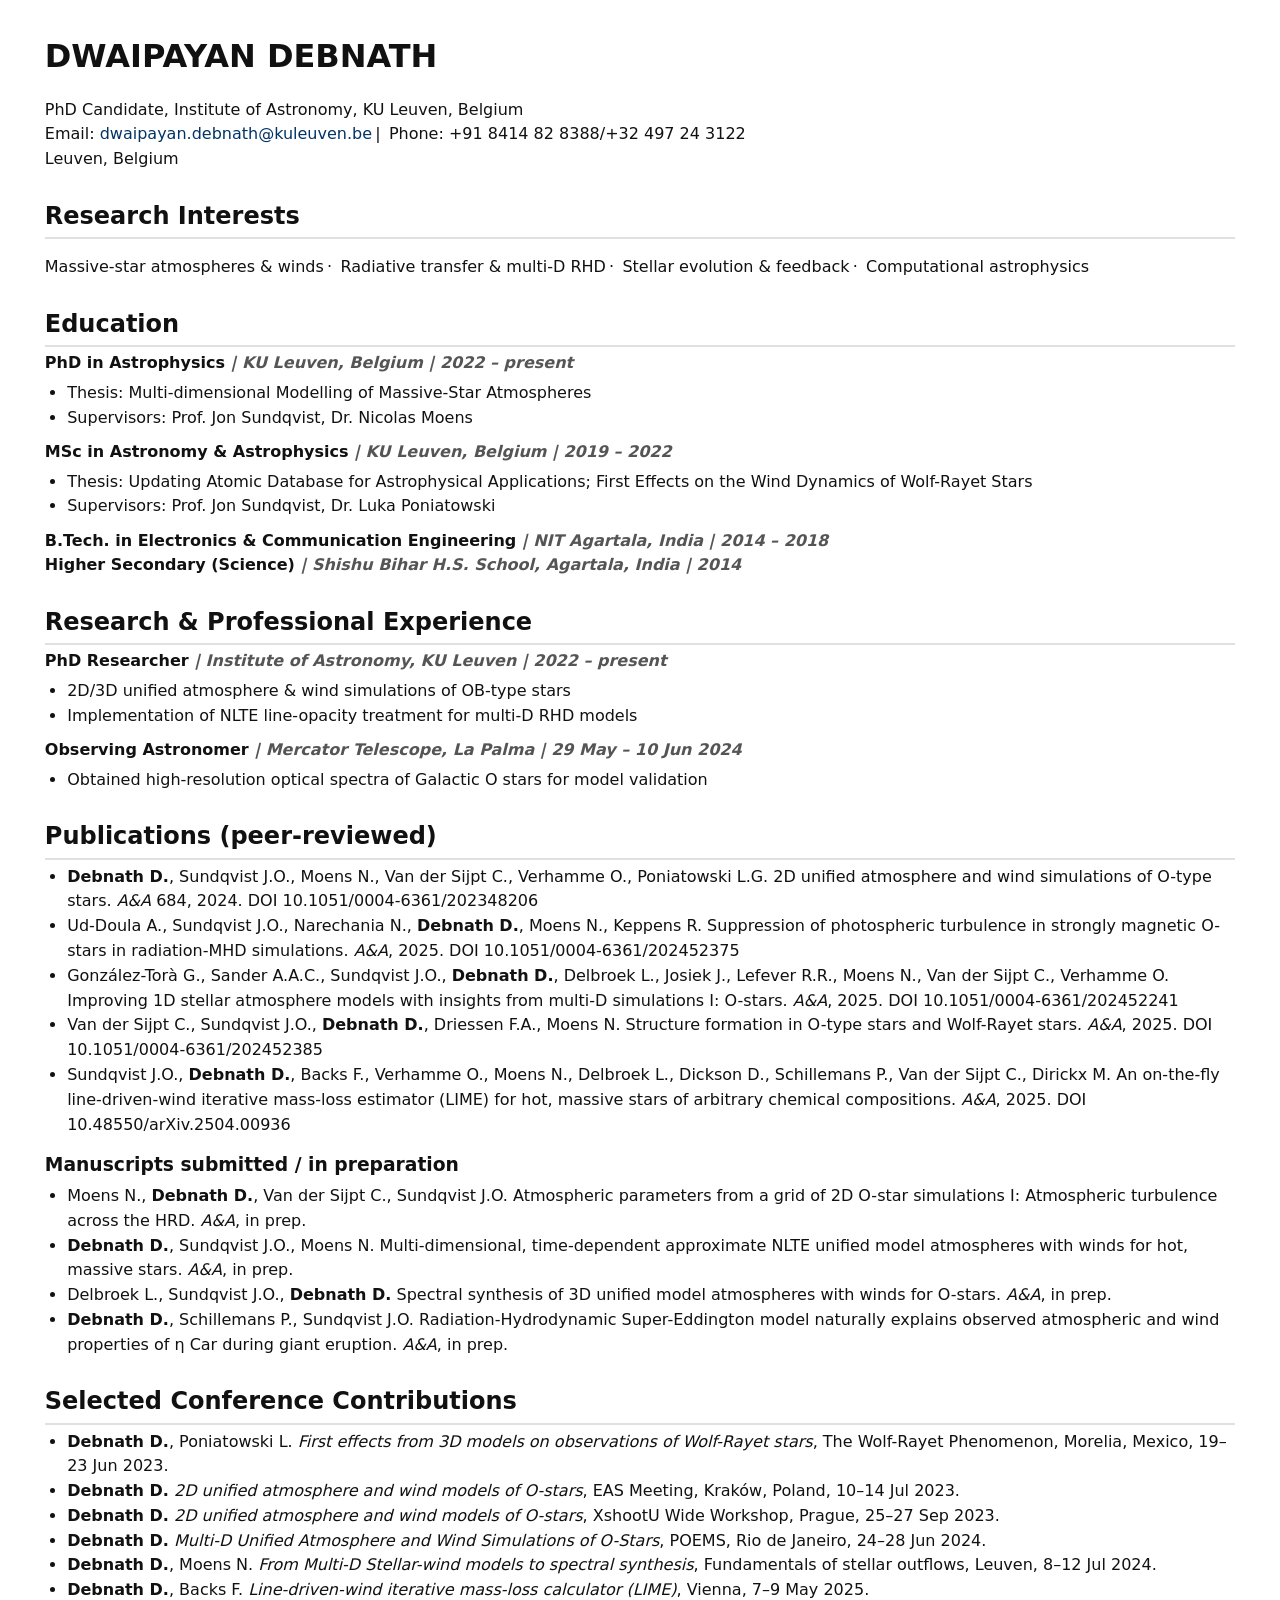
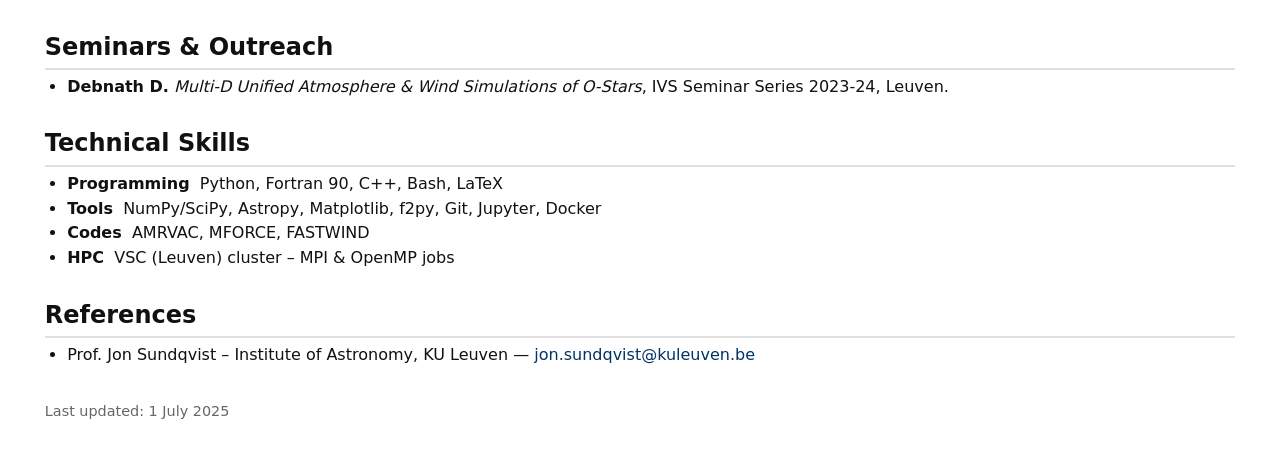
==== cv.html @ 055e8400 "added cv" ====
<!DOCTYPE html>
<html lang="en">
<head>
  <meta charset="utf-8">
  <title>Dwaipayan Debnath – CV</title>
  <meta name="viewport" content="width=device-width, initial-scale=1">
  <style>
    /* ───── base typography ───── */
    :root { --accent:#003366; --text:#111; }
    body   { margin:2rem 3.5vw; font:400 1rem/1.55 system-ui,-apple-system,"Segoe UI",Arial,sans-serif; color:var(--text);}
    h1,h2  { margin:0 0 .25rem 0; font-weight:600;}
    h2     { margin-top:1.6rem; border-bottom:2px solid #e0e0e0; padding-bottom:.15rem;}
    h3     { margin:.8rem 0 .2rem; font-weight:600;}
    a      { color:var(--accent); text-decoration:none;}
    a:hover{ text-decoration:underline;}
    ul     { margin:.3rem 0 .6rem 1.2rem; padding:0;}
    li     { margin-left:.2rem;}
    .meta  { color:#555; font-style:italic;}
    .item-title{ font-weight:600; }
    .sep{ margin:0 .2rem;}
    @media print{ body{ margin:0 0 0 .5in;} a{ color:inherit;} }
  </style>
</head>
<body>

<h1>DWAIPAYAN DEBNATH</h1>
<p>PhD Candidate, Institute of Astronomy, KU&nbsp;Leuven, Belgium<br>
Email: <a href="mailto:dwaipayan.debnath@kuleuven.be">dwaipayan.debnath@kuleuven.be</a><span class="sep">|</span>
Phone: +91&nbsp;8414&nbsp;82&nbsp;8388/+32&nbsp;497&nbsp;24&nbsp;3122<br>
Leuven, Belgium</p>

<h2>Research Interests</h2>
<p>Massive-star atmospheres&nbsp;&amp;&nbsp;winds<span class="sep">·</span>
Radiative transfer&nbsp;&amp;&nbsp;multi-D&nbsp;RHD<span class="sep">·</span>
Stellar evolution&nbsp;&amp;&nbsp;feedback<span class="sep">·</span>
Computational astrophysics</p>

<h2>Education</h2>

<div class="item-title">PhD in Astrophysics <span class="meta">| KU Leuven, Belgium | 2022 – present</span></div>
<ul>
  <li>Thesis: Multi-dimensional Modelling of Massive-Star Atmospheres</li>
  <li>Supervisors: Prof.&nbsp;Jon Sundqvist, Dr.&nbsp;Nicolas Moens</li>
</ul>

<div class="item-title">MSc in Astronomy &amp;&nbsp;Astrophysics <span class="meta">| KU Leuven, Belgium | 2019 – 2022</span></div>
<ul>
  <li>Thesis: Updating Atomic Database for Astrophysical Applications; First Effects on the Wind Dynamics of Wolf-Rayet Stars</li>
  <li>Supervisors: Prof.&nbsp;Jon Sundqvist, Dr.&nbsp;Luka Poniatowski</li>
</ul>

<div class="item-title">B.Tech. in Electronics &amp;&nbsp;Communication Engineering <span class="meta">| NIT Agartala, India | 2014 – 2018</span></div>

<div class="item-title">Higher Secondary (Science) <span class="meta">| Shishu Bihar H.S. School, Agartala, India | 2014</span></div>

<h2>Research &amp; Professional Experience</h2>

<div class="item-title">PhD Researcher <span class="meta">| Institute of Astronomy, KU Leuven | 2022 – present</span></div>
<ul>
  <li>2D/3D unified atmosphere&nbsp;&amp; wind simulations of OB-type stars</li>
  <li>Implementation of NLTE line-opacity treatment for multi-D RHD models</li>
</ul>

<div class="item-title">Observing Astronomer <span class="meta">| Mercator Telescope, La Palma | 29 May – 10 Jun 2024</span></div>
<ul>
  <li>Obtained high-resolution optical spectra of Galactic O stars for model validation</li>
</ul>

<h2>Publications (peer-reviewed)</h2>
<ul>
  <li><strong>Debnath&nbsp;D.</strong>, Sundqvist&nbsp;J.O., Moens&nbsp;N., Van&nbsp;der&nbsp;Sijpt&nbsp;C., Verhamme&nbsp;O., Poniatowski&nbsp;L.G.  
      2D unified atmosphere and wind simulations of O-type stars. <em>A&amp;A</em> 684, 2024. DOI 10.1051/0004-6361/202348206</li>

  <li>Ud-Doula&nbsp;A., Sundqvist&nbsp;J.O., Narechania&nbsp;N., <strong>Debnath&nbsp;D.</strong>, Moens&nbsp;N., Keppens&nbsp;R.  
      Suppression of photospheric turbulence in strongly magnetic O-stars in radiation-MHD simulations. <em>A&amp;A</em>, 2025. DOI 10.1051/0004-6361/202452375</li>

  <li>González-Torà&nbsp;G., Sander&nbsp;A.A.C., Sundqvist&nbsp;J.O., <strong>Debnath&nbsp;D.</strong>, Delbroek&nbsp;L., Josiek&nbsp;J., Lefever&nbsp;R.R., Moens&nbsp;N., Van&nbsp;der&nbsp;Sijpt&nbsp;C., Verhamme&nbsp;O.  
      Improving 1D stellar atmosphere models with insights from multi-D simulations I: O-stars. <em>A&amp;A</em>, 2025. DOI 10.1051/0004-6361/202452241</li>

  <li>Van&nbsp;der&nbsp;Sijpt&nbsp;C., Sundqvist&nbsp;J.O., <strong>Debnath&nbsp;D.</strong>, Driessen&nbsp;F.A., Moens&nbsp;N.  
      Structure formation in O-type stars and Wolf-Rayet stars. <em>A&amp;A</em>, 2025. DOI 10.1051/0004-6361/202452385</li>

  <li>Sundqvist&nbsp;J.O., <strong>Debnath&nbsp;D.</strong>, Backs&nbsp;F., Verhamme&nbsp;O., Moens&nbsp;N., Delbroek&nbsp;L., Dickson&nbsp;D., Schillemans&nbsp;P., Van&nbsp;der&nbsp;Sijpt&nbsp;C., Dirickx&nbsp;M.  
      An on-the-fly line-driven-wind iterative mass-loss estimator (LIME) for hot, massive stars of arbitrary chemical compositions. <em>A&amp;A</em>, 2025. DOI 10.48550/arXiv.2504.00936</li>
</ul>

<h3>Manuscripts submitted / in preparation</h3>
<ul>
  <li>Moens&nbsp;N., <strong>Debnath&nbsp;D.</strong>, Van&nbsp;der&nbsp;Sijpt&nbsp;C., Sundqvist&nbsp;J.O.  
      Atmospheric parameters from a grid of 2D O-star simulations I: Atmospheric turbulence across the HRD. <em>A&amp;A</em>, in prep.</li>

  <li><strong>Debnath&nbsp;D.</strong>, Sundqvist&nbsp;J.O., Moens&nbsp;N.  
      Multi-dimensional, time-dependent approximate NLTE unified model atmospheres with winds for hot, massive stars. <em>A&amp;A</em>, in prep.</li>

  <li>Delbroek&nbsp;L., Sundqvist&nbsp;J.O., <strong>Debnath&nbsp;D.</strong>  
      Spectral synthesis of 3D unified model atmospheres with winds for O-stars. <em>A&amp;A</em>, in prep.</li>

  <li><strong>Debnath&nbsp;D.</strong>, Schillemans&nbsp;P., Sundqvist&nbsp;J.O.  
      Radiation-Hydrodynamic Super-Eddington model naturally explains observed atmospheric and wind properties of η Car during giant eruption. <em>A&amp;A</em>, in prep.</li>
</ul>

<h2>Selected Conference Contributions</h2>
<ul>
  <li><strong>Debnath&nbsp;D.</strong>, Poniatowski&nbsp;L. <em>First effects from 3D models on observations of Wolf-Rayet stars</em>, The Wolf-Rayet Phenomenon, Morelia, Mexico, 19–23 Jun 2023.</li>
  <li><strong>Debnath&nbsp;D.</strong> <em>2D unified atmosphere and wind models of O-stars</em>, EAS Meeting, Kraków, Poland, 10–14 Jul 2023.</li>
  <li><strong>Debnath&nbsp;D.</strong> <em>2D unified atmosphere and wind models of O-stars</em>, XshootU Wide Workshop, Prague, 25–27 Sep 2023.</li>
  <li><strong>Debnath&nbsp;D.</strong> <em>Multi-D Unified Atmosphere and Wind Simulations of O-Stars</em>, POEMS, Rio de Janeiro, 24–28 Jun 2024.</li>
  <li><strong>Debnath&nbsp;D.</strong>, Moens&nbsp;N. <em>From Multi-D Stellar-wind models to spectral synthesis</em>, Fundamentals of stellar outflows, Leuven, 8–12 Jul 2024.</li>
  <li><strong>Debnath&nbsp;D.</strong>, Backs&nbsp;F. <em>Line-driven-wind iterative mass-loss calculator (LIME)</em>, Vienna, 7–9 May 2025.</li>
</ul>

<h2>Seminars &amp; Outreach</h2>
<ul>
  <li><strong>Debnath&nbsp;D.</strong> <em>Multi-D Unified Atmosphere &amp; Wind Simulations of O-Stars</em>, IVS Seminar Series 2023-24, Leuven.</li>
</ul>

<h2>Technical Skills</h2>
<ul>
  <li><strong>Programming</strong>&nbsp; Python, Fortran 90, C++, Bash, LaTeX</li>
  <li><strong>Tools</strong>&nbsp; NumPy/SciPy, Astropy, Matplotlib, f2py, Git, Jupyter, Docker</li>
  <li><strong>Codes</strong>&nbsp; AMRVAC, MFORCE, FASTWIND</li>
  <li><strong>HPC</strong>&nbsp; VSC (Leuven) cluster – MPI &amp; OpenMP jobs</li>
</ul>

<h2>References</h2>
<ul>
  <li>Prof. Jon Sundqvist – Institute of Astronomy, KU Leuven — <a href="mailto:jon.sundqvist@kuleuven.be">jon.sundqvist@kuleuven.be</a></li>
</ul>

<p style="margin-top:2rem;font-size:.9rem;color:#666;">Last updated: 1&nbsp;July 2025</p>

</body>
</html>
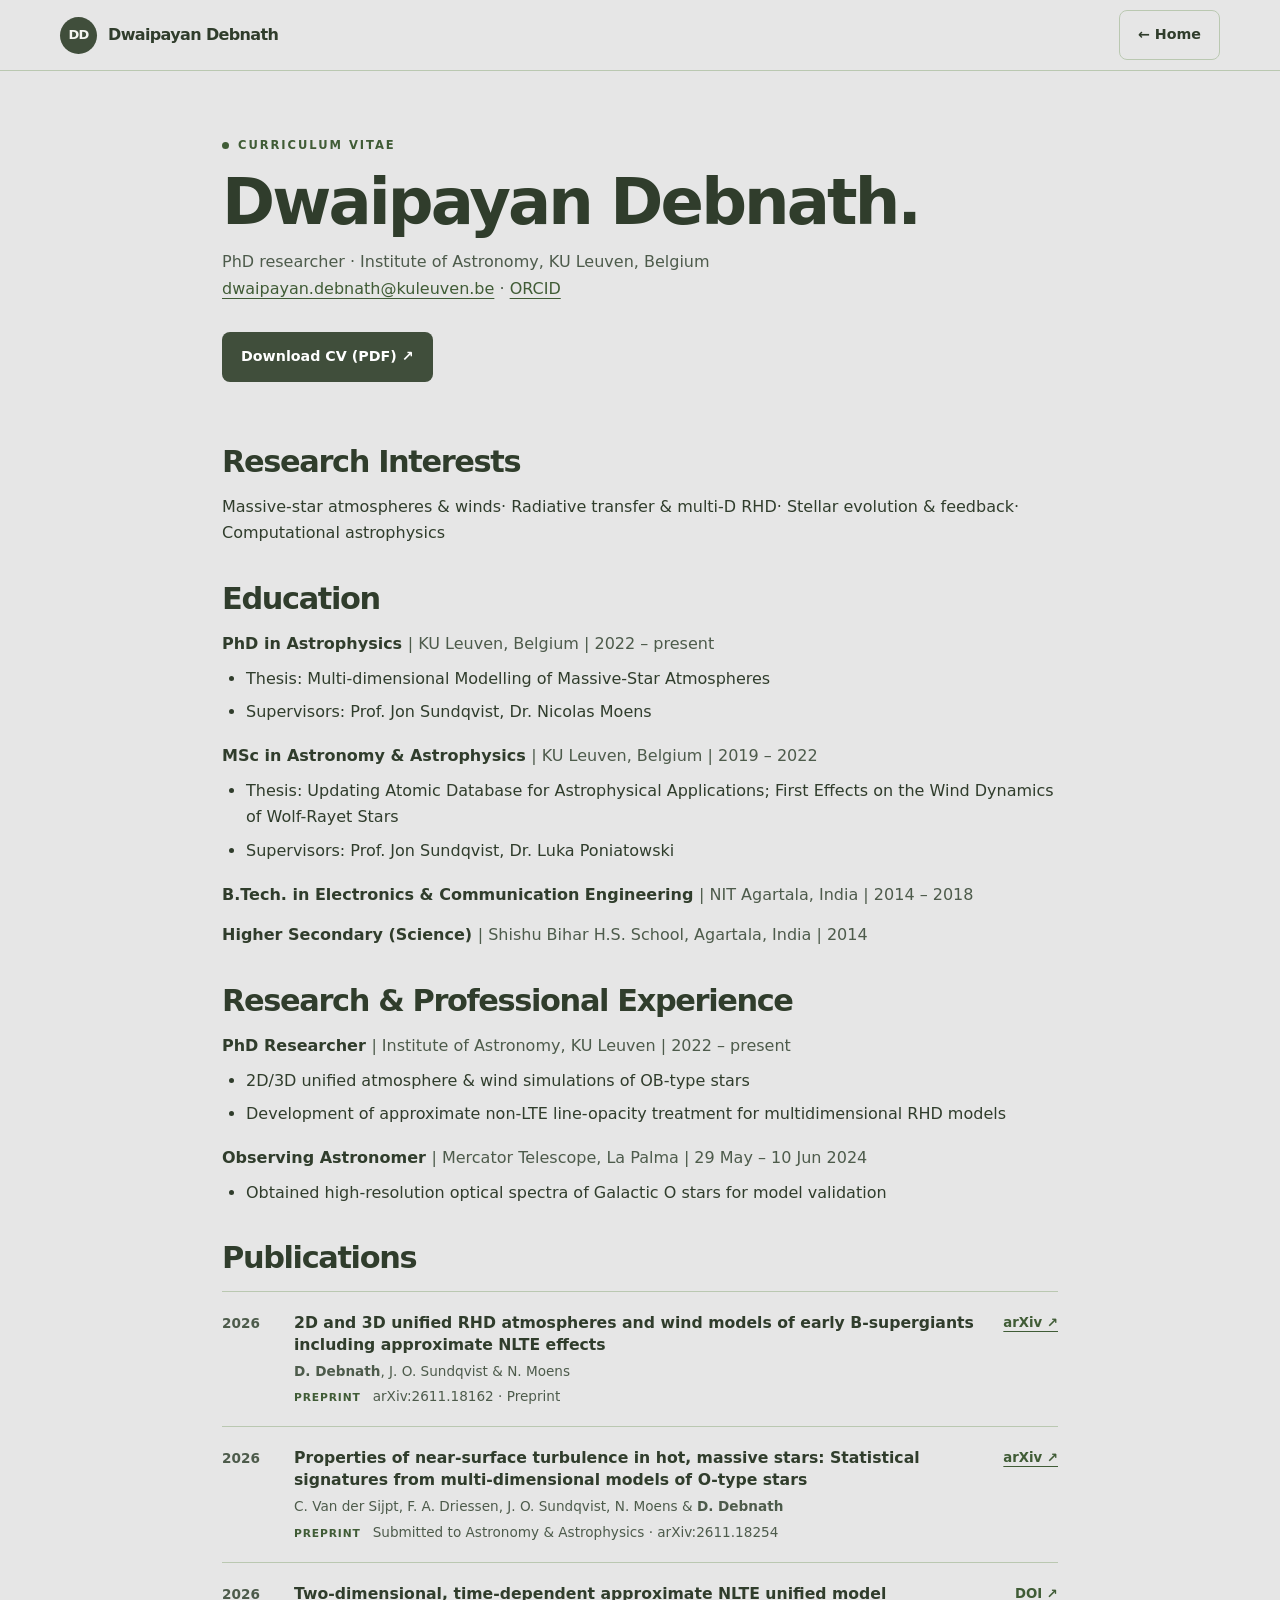
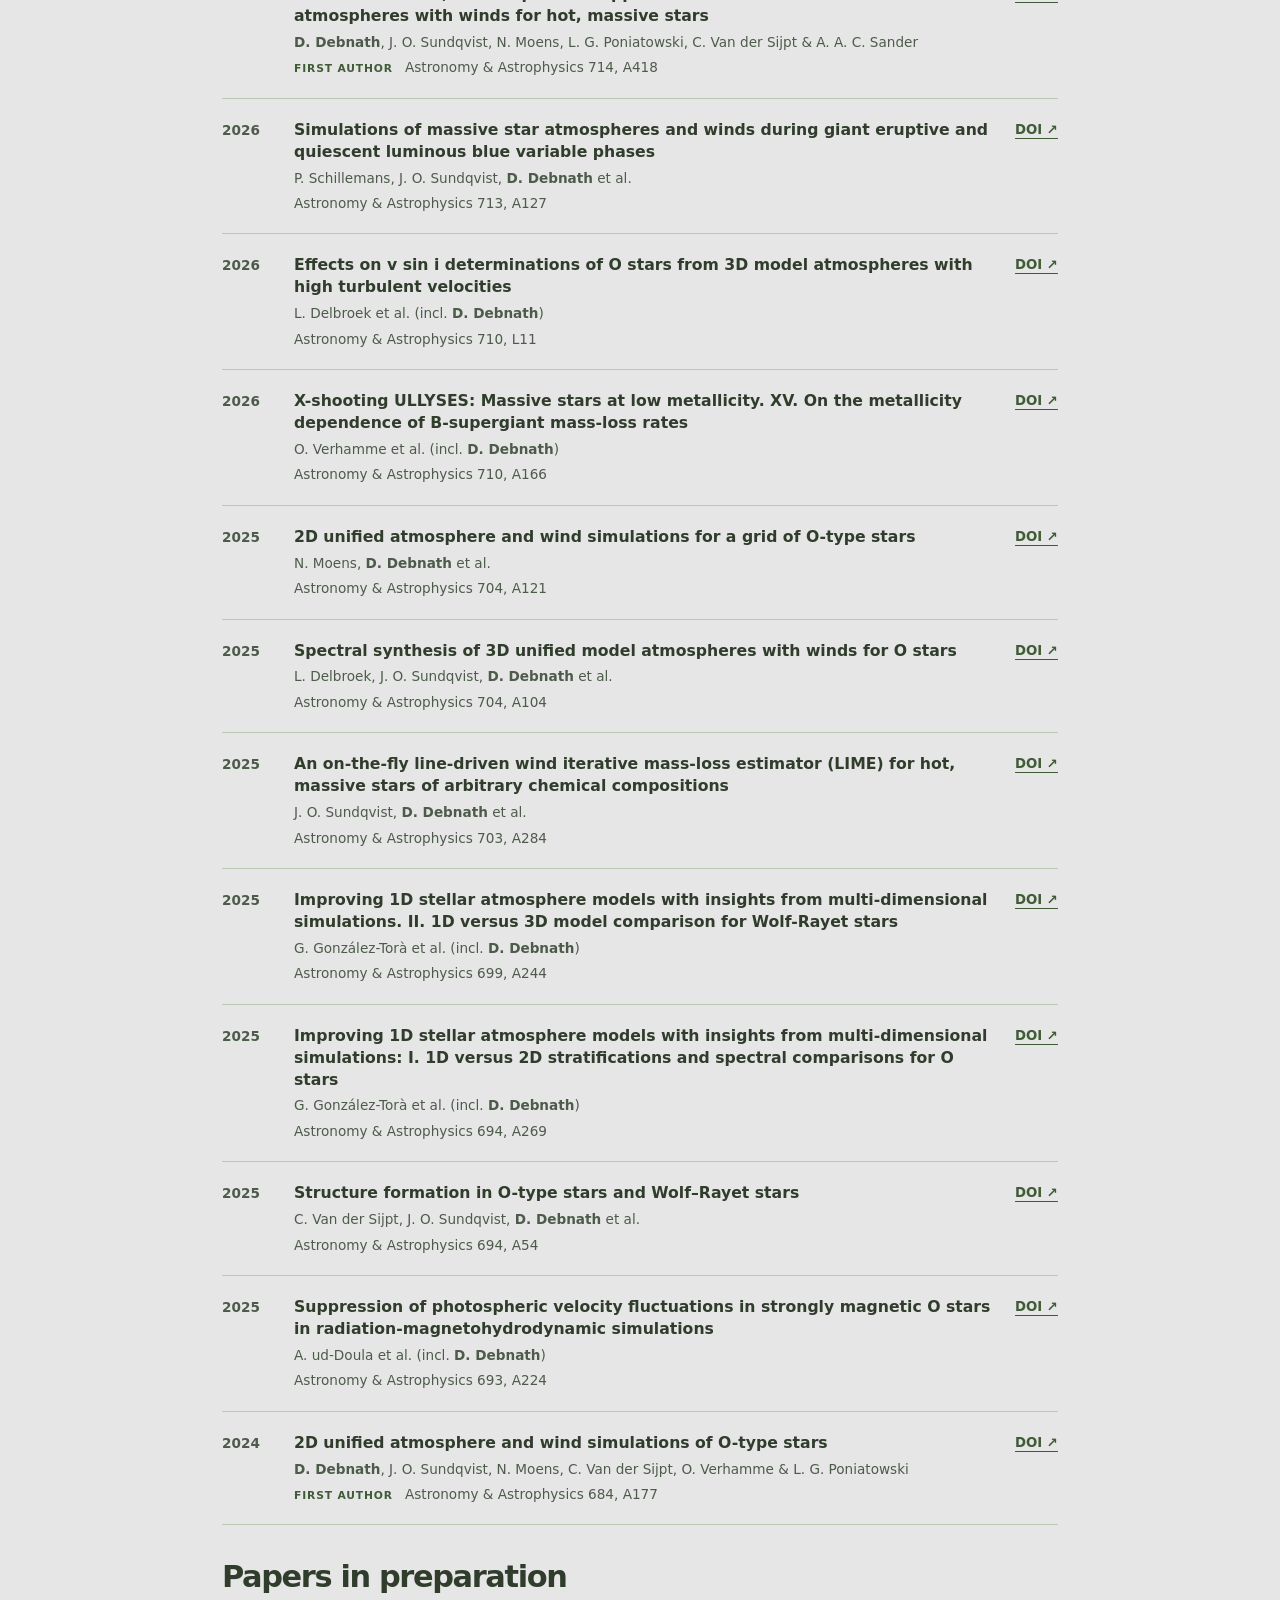
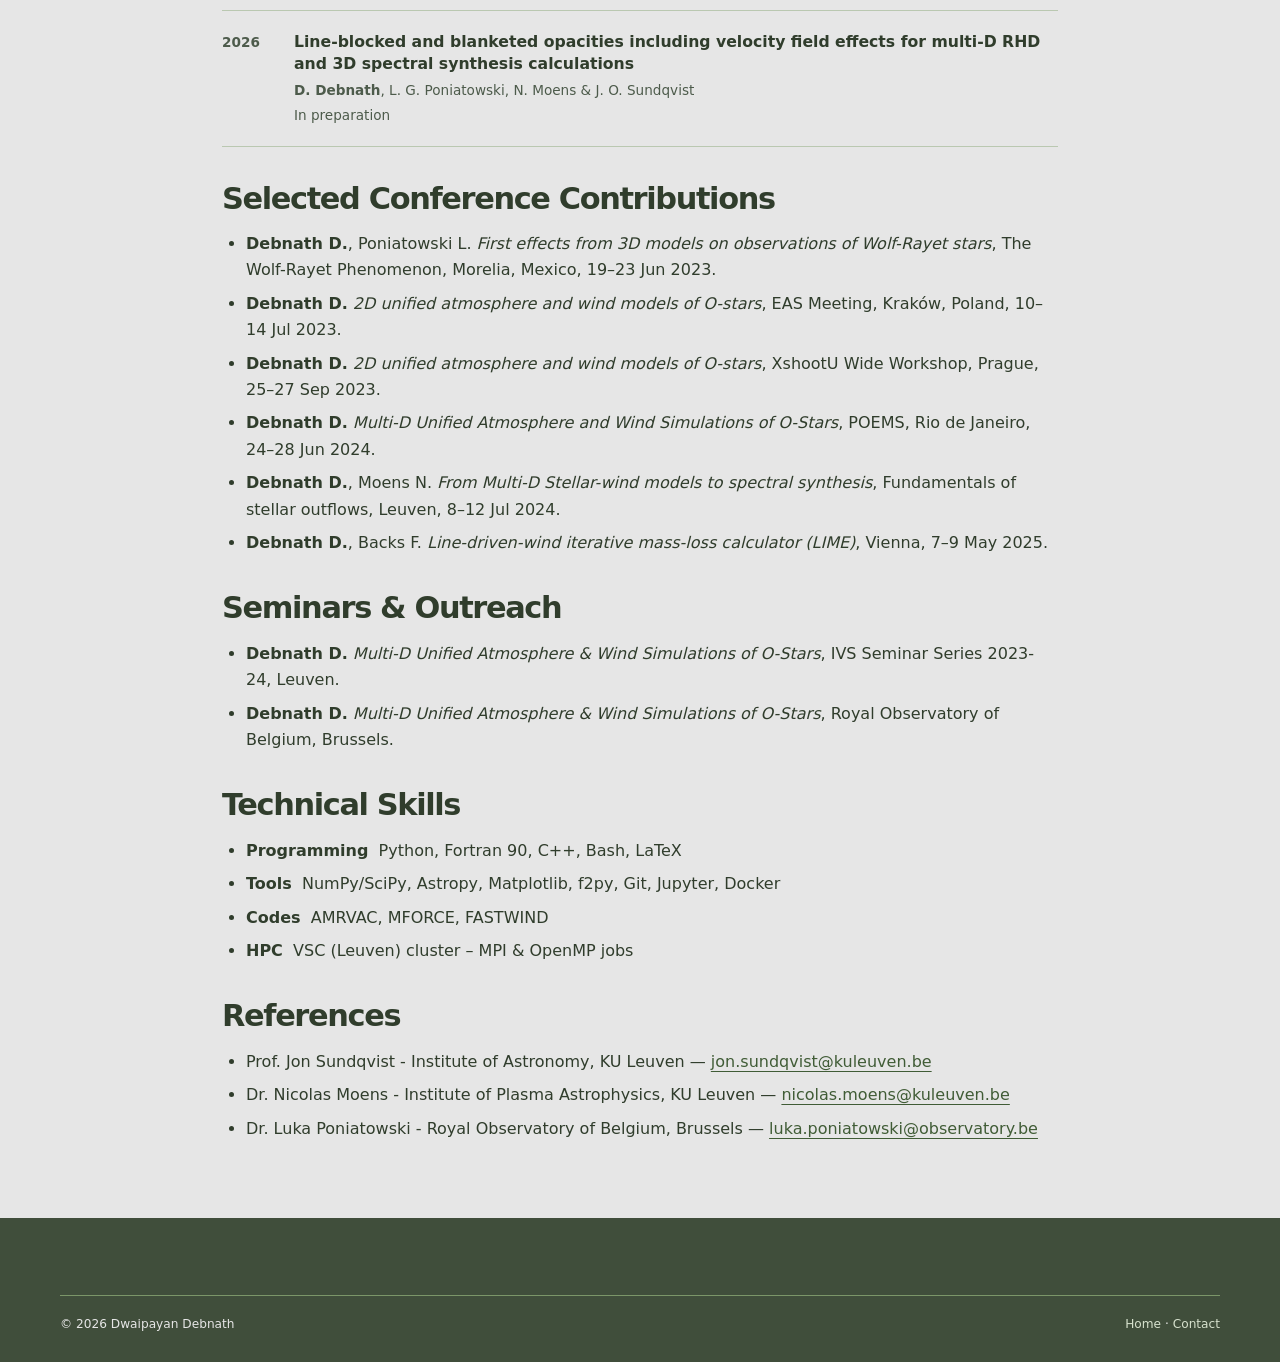
==== commit af45ba0f: "Update research website, publications, CV and plant collection" ====
--- a/cv.html
+++ b/cv.html
@@ -1,134 +1,47 @@
-<!DOCTYPE html>
-<html lang="en">
-<head>
-  <meta charset="utf-8">
-  <title>Dwaipayan Debnath – CV</title>
-  <meta name="viewport" content="width=device-width, initial-scale=1">
-  <style>
-    /* ───── base typography ───── */
-    :root { --accent:#003366; --text:#111; }
-    body   { margin:2rem 3.5vw; font:400 1rem/1.55 system-ui,-apple-system,"Segoe UI",Arial,sans-serif; color:var(--text);}
-    h1,h2  { margin:0 0 .25rem 0; font-weight:600;}
-    h2     { margin-top:1.6rem; border-bottom:2px solid #e0e0e0; padding-bottom:.15rem;}
-    h3     { margin:.8rem 0 .2rem; font-weight:600;}
-    a      { color:var(--accent); text-decoration:none;}
-    a:hover{ text-decoration:underline;}
-    ul     { margin:.3rem 0 .6rem 1.2rem; padding:0;}
-    li     { margin-left:.2rem;}
-    .meta  { color:#555; font-style:italic;}
-    .item-title{ font-weight:600; }
-    .sep{ margin:0 .2rem;}
-    @media print{ body{ margin:0 0 0 .5in;} a{ color:inherit;} }
-  </style>
-</head>
-<body>
-
-<h1>DWAIPAYAN DEBNATH</h1>
-<p>PhD Candidate, Institute of Astronomy, KU&nbsp;Leuven, Belgium<br>
-Email: <a href="mailto:dwaipayan.debnath@kuleuven.be">dwaipayan.debnath@kuleuven.be</a><span class="sep">|</span>
-Phone: +91&nbsp;8414&nbsp;82&nbsp;8388/+32&nbsp;497&nbsp;24&nbsp;3122<br>
-Leuven, Belgium</p>
-
-<h2>Research Interests</h2>
-<p>Massive-star atmospheres&nbsp;&amp;&nbsp;winds<span class="sep">·</span>
-Radiative transfer&nbsp;&amp;&nbsp;multi-D&nbsp;RHD<span class="sep">·</span>
-Stellar evolution&nbsp;&amp;&nbsp;feedback<span class="sep">·</span>
-Computational astrophysics</p>
-
-<h2>Education</h2>
-
-<div class="item-title">PhD in Astrophysics <span class="meta">| KU Leuven, Belgium | 2022 – present</span></div>
-<ul>
-  <li>Thesis: Multi-dimensional Modelling of Massive-Star Atmospheres</li>
-  <li>Supervisors: Prof.&nbsp;Jon Sundqvist, Dr.&nbsp;Nicolas Moens</li>
-</ul>
-
-<div class="item-title">MSc in Astronomy &amp;&nbsp;Astrophysics <span class="meta">| KU Leuven, Belgium | 2019 – 2022</span></div>
-<ul>
-  <li>Thesis: Updating Atomic Database for Astrophysical Applications; First Effects on the Wind Dynamics of Wolf-Rayet Stars</li>
-  <li>Supervisors: Prof.&nbsp;Jon Sundqvist, Dr.&nbsp;Luka Poniatowski</li>
-</ul>
-
-<div class="item-title">B.Tech. in Electronics &amp;&nbsp;Communication Engineering <span class="meta">| NIT Agartala, India | 2014 – 2018</span></div>
-
-<div class="item-title">Higher Secondary (Science) <span class="meta">| Shishu Bihar H.S. School, Agartala, India | 2014</span></div>
-
-<h2>Research &amp; Professional Experience</h2>
-
-<div class="item-title">PhD Researcher <span class="meta">| Institute of Astronomy, KU Leuven | 2022 – present</span></div>
-<ul>
-  <li>2D/3D unified atmosphere&nbsp;&amp; wind simulations of OB-type stars</li>
-  <li>Implementation of NLTE line-opacity treatment for multi-D RHD models</li>
-</ul>
-
-<div class="item-title">Observing Astronomer <span class="meta">| Mercator Telescope, La Palma | 29 May – 10 Jun 2024</span></div>
-<ul>
-  <li>Obtained high-resolution optical spectra of Galactic O stars for model validation</li>
-</ul>
-
-<h2>Publications (peer-reviewed)</h2>
-<ul>
-  <li><strong>Debnath&nbsp;D.</strong>, Sundqvist&nbsp;J.O., Moens&nbsp;N., Van&nbsp;der&nbsp;Sijpt&nbsp;C., Verhamme&nbsp;O., Poniatowski&nbsp;L.G.  
-      2D unified atmosphere and wind simulations of O-type stars. <em>A&amp;A</em> 684, 2024. DOI 10.1051/0004-6361/202348206</li>
-
-  <li>Ud-Doula&nbsp;A., Sundqvist&nbsp;J.O., Narechania&nbsp;N., <strong>Debnath&nbsp;D.</strong>, Moens&nbsp;N., Keppens&nbsp;R.  
-      Suppression of photospheric turbulence in strongly magnetic O-stars in radiation-MHD simulations. <em>A&amp;A</em>, 2025. DOI 10.1051/0004-6361/202452375</li>
-
-  <li>González-Torà&nbsp;G., Sander&nbsp;A.A.C., Sundqvist&nbsp;J.O., <strong>Debnath&nbsp;D.</strong>, Delbroek&nbsp;L., Josiek&nbsp;J., Lefever&nbsp;R.R., Moens&nbsp;N., Van&nbsp;der&nbsp;Sijpt&nbsp;C., Verhamme&nbsp;O.  
-      Improving 1D stellar atmosphere models with insights from multi-D simulations I: O-stars. <em>A&amp;A</em>, 2025. DOI 10.1051/0004-6361/202452241</li>
-
-  <li>Van&nbsp;der&nbsp;Sijpt&nbsp;C., Sundqvist&nbsp;J.O., <strong>Debnath&nbsp;D.</strong>, Driessen&nbsp;F.A., Moens&nbsp;N.  
-      Structure formation in O-type stars and Wolf-Rayet stars. <em>A&amp;A</em>, 2025. DOI 10.1051/0004-6361/202452385</li>
-
-  <li>Sundqvist&nbsp;J.O., <strong>Debnath&nbsp;D.</strong>, Backs&nbsp;F., Verhamme&nbsp;O., Moens&nbsp;N., Delbroek&nbsp;L., Dickson&nbsp;D., Schillemans&nbsp;P., Van&nbsp;der&nbsp;Sijpt&nbsp;C., Dirickx&nbsp;M.  
-      An on-the-fly line-driven-wind iterative mass-loss estimator (LIME) for hot, massive stars of arbitrary chemical compositions. <em>A&amp;A</em>, 2025. DOI 10.48550/arXiv.2504.00936</li>
-</ul>
-
-<h3>Manuscripts submitted / in preparation</h3>
-<ul>
-  <li>Moens&nbsp;N., <strong>Debnath&nbsp;D.</strong>, Van&nbsp;der&nbsp;Sijpt&nbsp;C., Sundqvist&nbsp;J.O.  
-      Atmospheric parameters from a grid of 2D O-star simulations I: Atmospheric turbulence across the HRD. <em>A&amp;A</em>, in prep.</li>
-
-  <li><strong>Debnath&nbsp;D.</strong>, Sundqvist&nbsp;J.O., Moens&nbsp;N.  
-      Multi-dimensional, time-dependent approximate NLTE unified model atmospheres with winds for hot, massive stars. <em>A&amp;A</em>, in prep.</li>
-
-  <li>Delbroek&nbsp;L., Sundqvist&nbsp;J.O., <strong>Debnath&nbsp;D.</strong>  
-      Spectral synthesis of 3D unified model atmospheres with winds for O-stars. <em>A&amp;A</em>, in prep.</li>
-
-  <li><strong>Debnath&nbsp;D.</strong>, Schillemans&nbsp;P., Sundqvist&nbsp;J.O.  
-      Radiation-Hydrodynamic Super-Eddington model naturally explains observed atmospheric and wind properties of η Car during giant eruption. <em>A&amp;A</em>, in prep.</li>
-</ul>
-
-<h2>Selected Conference Contributions</h2>
-<ul>
-  <li><strong>Debnath&nbsp;D.</strong>, Poniatowski&nbsp;L. <em>First effects from 3D models on observations of Wolf-Rayet stars</em>, The Wolf-Rayet Phenomenon, Morelia, Mexico, 19–23 Jun 2023.</li>
-  <li><strong>Debnath&nbsp;D.</strong> <em>2D unified atmosphere and wind models of O-stars</em>, EAS Meeting, Kraków, Poland, 10–14 Jul 2023.</li>
-  <li><strong>Debnath&nbsp;D.</strong> <em>2D unified atmosphere and wind models of O-stars</em>, XshootU Wide Workshop, Prague, 25–27 Sep 2023.</li>
-  <li><strong>Debnath&nbsp;D.</strong> <em>Multi-D Unified Atmosphere and Wind Simulations of O-Stars</em>, POEMS, Rio de Janeiro, 24–28 Jun 2024.</li>
-  <li><strong>Debnath&nbsp;D.</strong>, Moens&nbsp;N. <em>From Multi-D Stellar-wind models to spectral synthesis</em>, Fundamentals of stellar outflows, Leuven, 8–12 Jul 2024.</li>
-  <li><strong>Debnath&nbsp;D.</strong>, Backs&nbsp;F. <em>Line-driven-wind iterative mass-loss calculator (LIME)</em>, Vienna, 7–9 May 2025.</li>
-</ul>
-
-<h2>Seminars &amp; Outreach</h2>
-<ul>
-  <li><strong>Debnath&nbsp;D.</strong> <em>Multi-D Unified Atmosphere &amp; Wind Simulations of O-Stars</em>, IVS Seminar Series 2023-24, Leuven.</li>
-</ul>
-
-<h2>Technical Skills</h2>
-<ul>
-  <li><strong>Programming</strong>&nbsp; Python, Fortran 90, C++, Bash, LaTeX</li>
-  <li><strong>Tools</strong>&nbsp; NumPy/SciPy, Astropy, Matplotlib, f2py, Git, Jupyter, Docker</li>
-  <li><strong>Codes</strong>&nbsp; AMRVAC, MFORCE, FASTWIND</li>
-  <li><strong>HPC</strong>&nbsp; VSC (Leuven) cluster – MPI &amp; OpenMP jobs</li>
-</ul>
-
-<h2>References</h2>
-<ul>
-  <li>Prof. Jon Sundqvist – Institute of Astronomy, KU Leuven — <a href="mailto:jon.sundqvist@kuleuven.be">jon.sundqvist@kuleuven.be</a></li>
-</ul>
-
-<p style="margin-top:2rem;font-size:.9rem;color:#666;">Last updated: 1&nbsp;July 2025</p>
-
-</body>
-</html>
-
+<!doctype html><html lang="en"><head><meta charset="utf-8"><meta name="viewport" content="width=device-width,initial-scale=1"><title>Academic CV · Dwaipayan Debnath</title><meta name="description" content="Academic CV of Dwaipayan Debnath, astrophysics researcher at KU Leuven."><link rel="canonical" href="https://ddebnathkul.github.io/cv.html"><link rel="icon" href="assets/favicon.svg" type="image/svg+xml"><link rel="stylesheet" href="assets/css/site.css"><script src="assets/js/site.js" defer></script></head><body><a class="skip" href="#main">Skip to content</a><header class="masthead"><nav class="container nav" aria-label="Main navigation"><a class="brand" href="index.html"><span class="brand-mark" aria-hidden="true">DD</span>Dwaipayan Debnath</a><a class="button outline" href="index.html">← Home</a></nav></header><main class="cv-page" id="main"><div class="page-heading"><div class="eyebrow">Curriculum vitae</div><h1>Dwaipayan Debnath.</h1><p>PhD researcher · Institute of Astronomy, KU Leuven, Belgium<br><a href="mailto:dwaipayan.debnath@kuleuven.be">dwaipayan.debnath@kuleuven.be</a> · <a href="https://orcid.org/0000-0002-9571-2590">ORCID</a></p><div class="actions"><a class="button" href="cv.pdf">Download CV (PDF) ↗</a></div></div><h2>Research Interests</h2><p>Massive-star atmospheres &amp; winds<span class="sep">·</span>
+Radiative transfer &amp; multi-D RHD<span class="sep">·</span>
+Stellar evolution &amp; feedback<span class="sep">·</span>
+Computational astrophysics</p><h2>Education</h2><div class="item-title">PhD in Astrophysics <span class="meta">| KU Leuven, Belgium | 2022 – present</span></div><ul>
+<li>Thesis: Multi-dimensional Modelling of Massive-Star Atmospheres</li>
+<li>Supervisors: Prof. Jon Sundqvist, Dr. Nicolas Moens</li>
+</ul><div class="item-title">MSc in Astronomy &amp; Astrophysics <span class="meta">| KU Leuven, Belgium | 2019 – 2022</span></div><ul>
+<li>Thesis: Updating Atomic Database for Astrophysical Applications; First Effects on the Wind Dynamics of Wolf-Rayet Stars</li>
+<li>Supervisors: Prof. Jon Sundqvist, Dr. Luka Poniatowski</li>
+</ul><div class="item-title">B.Tech. in Electronics &amp; Communication Engineering <span class="meta">| NIT Agartala, India | 2014 – 2018</span></div><div class="item-title">Higher Secondary (Science) <span class="meta">| Shishu Bihar H.S. School, Agartala, India | 2014</span></div><h2>Research &amp; Professional Experience</h2><div class="item-title">PhD Researcher <span class="meta">| Institute of Astronomy, KU Leuven | 2022 – present</span></div><ul>
+<li>2D/3D unified atmosphere &amp; wind simulations of OB-type stars</li>
+<li>Development of approximate non-LTE line-opacity treatment for multidimensional RHD models</li>
+</ul><div class="item-title">Observing Astronomer <span class="meta">| Mercator Telescope, La Palma | 29 May – 10 Jun 2024</span></div><ul>
+<li>Obtained high-resolution optical spectra of Galactic O stars for model validation</li>
+</ul><h2>Publications</h2><div class="pub-list"><article class="pub-row" data-kind="first preprint"><div class="pub-year">2026</div><div><a class="pub-title" href="https://arxiv.org/abs/2611.18162">2D and 3D unified RHD atmospheres and wind models of early B-supergiants including approximate NLTE effects</a><div class="pub-authors"><strong>D. Debnath</strong>, J. O. Sundqvist &amp; N. Moens</div><div class="pub-journal"><span class=pub-badge>Preprint</span>arXiv:2611.18162 · Preprint</div></div><a class="pub-link" href="https://arxiv.org/abs/2611.18162">arXiv ↗</a></article>
+<article class="pub-row" data-kind="collab preprint"><div class="pub-year">2026</div><div><a class="pub-title" href="https://arxiv.org/abs/2611.18254">Properties of near-surface turbulence in hot, massive stars: Statistical signatures from multi-dimensional models of O-type stars</a><div class="pub-authors">C. Van der Sijpt, F. A. Driessen, J. O. Sundqvist, N. Moens &amp; <strong>D. Debnath</strong></div><div class="pub-journal"><span class="pub-badge">Preprint</span>Submitted to Astronomy &amp; Astrophysics · arXiv:2611.18254</div></div><a class="pub-link" href="https://arxiv.org/abs/2611.18254">arXiv ↗</a></article>
+<article class="pub-row" data-kind="first"><div class="pub-year">2026</div><div><a class="pub-title" href="https://doi.org/10.1051/0004-6361/202660303">Two-dimensional, time-dependent approximate NLTE unified model atmospheres with winds for hot, massive stars</a><div class="pub-authors"><strong>D. Debnath</strong>, J. O. Sundqvist, N. Moens, L. G. Poniatowski, C. Van der Sijpt &amp; A. A. C. Sander</div><div class="pub-journal"><span class=pub-badge>First author</span>Astronomy &amp; Astrophysics 714, A418</div></div><a class="pub-link" href="https://doi.org/10.1051/0004-6361/202660303">DOI ↗</a></article>
+<article class="pub-row" data-kind="collab"><div class="pub-year">2026</div><div><a class="pub-title" href="https://doi.org/10.1051/0004-6361/202660010">Simulations of massive star atmospheres and winds during giant eruptive and quiescent luminous blue variable phases</a><div class="pub-authors">P. Schillemans, J. O. Sundqvist, <strong>D. Debnath</strong> et al.</div><div class="pub-journal">Astronomy &amp; Astrophysics 713, A127</div></div><a class="pub-link" href="https://doi.org/10.1051/0004-6361/202660010">DOI ↗</a></article>
+<article class="pub-row" data-kind="collab"><div class="pub-year">2026</div><div><a class="pub-title" href="https://doi.org/10.1051/0004-6361/202660102">Effects on v sin i determinations of O stars from 3D model atmospheres with high turbulent velocities</a><div class="pub-authors">L. Delbroek et al. (incl. <strong>D. Debnath</strong>)</div><div class="pub-journal">Astronomy &amp; Astrophysics 710, L11</div></div><a class="pub-link" href="https://doi.org/10.1051/0004-6361/202660102">DOI ↗</a></article>
+<article class="pub-row" data-kind="collab"><div class="pub-year">2026</div><div><a class="pub-title" href="https://doi.org/10.1051/0004-6361/202558274">X-shooting ULLYSES: Massive stars at low metallicity. XV. On the metallicity dependence of B-supergiant mass-loss rates</a><div class="pub-authors">O. Verhamme et al. (incl. <strong>D. Debnath</strong>)</div><div class="pub-journal">Astronomy &amp; Astrophysics 710, A166</div></div><a class="pub-link" href="https://doi.org/10.1051/0004-6361/202558274">DOI ↗</a></article>
+<article class="pub-row" data-kind="collab"><div class="pub-year">2025</div><div><a class="pub-title" href="https://doi.org/10.1051/0004-6361/202556825">2D unified atmosphere and wind simulations for a grid of O-type stars</a><div class="pub-authors">N. Moens, <strong>D. Debnath</strong> et al.</div><div class="pub-journal">Astronomy &amp; Astrophysics 704, A121</div></div><a class="pub-link" href="https://doi.org/10.1051/0004-6361/202556825">DOI ↗</a></article>
+<article class="pub-row" data-kind="collab"><div class="pub-year">2025</div><div><a class="pub-title" href="https://doi.org/10.1051/0004-6361/202556421">Spectral synthesis of 3D unified model atmospheres with winds for O stars</a><div class="pub-authors">L. Delbroek, J. O. Sundqvist, <strong>D. Debnath</strong> et al.</div><div class="pub-journal">Astronomy &amp; Astrophysics 704, A104</div></div><a class="pub-link" href="https://doi.org/10.1051/0004-6361/202556421">DOI ↗</a></article>
+<article class="pub-row" data-kind="collab"><div class="pub-year">2025</div><div><a class="pub-title" href="https://doi.org/10.1051/0004-6361/202554940">An on-the-fly line-driven wind iterative mass-loss estimator (LIME) for hot, massive stars of arbitrary chemical compositions</a><div class="pub-authors">J. O. Sundqvist, <strong>D. Debnath</strong> et al.</div><div class="pub-journal">Astronomy &amp; Astrophysics 703, A284</div></div><a class="pub-link" href="https://doi.org/10.1051/0004-6361/202554940">DOI ↗</a></article>
+<article class="pub-row" data-kind="collab"><div class="pub-year">2025</div><div><a class="pub-title" href="https://doi.org/10.1051/0004-6361/202554125">Improving 1D stellar atmosphere models with insights from multi-dimensional simulations. II. 1D versus 3D model comparison for Wolf-Rayet stars</a><div class="pub-authors">G. González-Torà et al. (incl. <strong>D. Debnath</strong>)</div><div class="pub-journal">Astronomy &amp; Astrophysics 699, A244</div></div><a class="pub-link" href="https://doi.org/10.1051/0004-6361/202554125">DOI ↗</a></article>
+<article class="pub-row" data-kind="collab"><div class="pub-year">2025</div><div><a class="pub-title" href="https://doi.org/10.1051/0004-6361/202452241">Improving 1D stellar atmosphere models with insights from multi-dimensional simulations: I. 1D versus 2D stratifications and spectral comparisons for O stars</a><div class="pub-authors">G. González-Torà et al. (incl. <strong>D. Debnath</strong>)</div><div class="pub-journal">Astronomy &amp; Astrophysics 694, A269</div></div><a class="pub-link" href="https://doi.org/10.1051/0004-6361/202452241">DOI ↗</a></article>
+<article class="pub-row" data-kind="collab"><div class="pub-year">2025</div><div><a class="pub-title" href="https://doi.org/10.1051/0004-6361/202452385">Structure formation in O-type stars and Wolf–Rayet stars</a><div class="pub-authors">C. Van der Sijpt, J. O. Sundqvist, <strong>D. Debnath</strong> et al.</div><div class="pub-journal">Astronomy &amp; Astrophysics 694, A54</div></div><a class="pub-link" href="https://doi.org/10.1051/0004-6361/202452385">DOI ↗</a></article>
+<article class="pub-row" data-kind="collab"><div class="pub-year">2025</div><div><a class="pub-title" href="https://doi.org/10.1051/0004-6361/202452375">Suppression of photospheric velocity fluctuations in strongly magnetic O stars in radiation-magnetohydrodynamic simulations</a><div class="pub-authors">A. ud-Doula et al. (incl. <strong>D. Debnath</strong>)</div><div class="pub-journal">Astronomy &amp; Astrophysics 693, A224</div></div><a class="pub-link" href="https://doi.org/10.1051/0004-6361/202452375">DOI ↗</a></article>
+<article class="pub-row" data-kind="first"><div class="pub-year">2024</div><div><a class="pub-title" href="https://doi.org/10.1051/0004-6361/202348206">2D unified atmosphere and wind simulations of O-type stars</a><div class="pub-authors"><strong>D. Debnath</strong>, J. O. Sundqvist, N. Moens, C. Van der Sijpt, O. Verhamme &amp; L. G. Poniatowski</div><div class="pub-journal"><span class=pub-badge>First author</span>Astronomy &amp; Astrophysics 684, A177</div></div><a class="pub-link" href="https://doi.org/10.1051/0004-6361/202348206">DOI ↗</a></article></div><h2>Papers in preparation</h2><div class="pub-list"><article class="pub-row"><div class="pub-year">2026</div><div><span class="pub-title">Line-blocked and blanketed opacities including velocity field effects for multi-D RHD and 3D spectral synthesis calculations</span><div class="pub-authors"><strong>D. Debnath</strong>, L. G. Poniatowski, N. Moens &amp; J. O. Sundqvist</div><div class="pub-journal">In preparation</div></div></article></div><h2>Selected Conference Contributions</h2><ul>
+<li><strong>Debnath D.</strong>, Poniatowski L. <em>First effects from 3D models on observations of Wolf-Rayet stars</em>, The Wolf-Rayet Phenomenon, Morelia, Mexico, 19–23 Jun 2023.</li>
+<li><strong>Debnath D.</strong> <em>2D unified atmosphere and wind models of O-stars</em>, EAS Meeting, Kraków, Poland, 10–14 Jul 2023.</li>
+<li><strong>Debnath D.</strong> <em>2D unified atmosphere and wind models of O-stars</em>, XshootU Wide Workshop, Prague, 25–27 Sep 2023.</li>
+<li><strong>Debnath D.</strong> <em>Multi-D Unified Atmosphere and Wind Simulations of O-Stars</em>, POEMS, Rio de Janeiro, 24–28 Jun 2024.</li>
+<li><strong>Debnath D.</strong>, Moens N. <em>From Multi-D Stellar-wind models to spectral synthesis</em>, Fundamentals of stellar outflows, Leuven, 8–12 Jul 2024.</li>
+<li><strong>Debnath D.</strong>, Backs F. <em>Line-driven-wind iterative mass-loss calculator (LIME)</em>, Vienna, 7–9 May 2025.</li>
+</ul><h2>Seminars &amp; Outreach</h2><ul>
+<li><strong>Debnath D.</strong> <em>Multi-D Unified Atmosphere &amp; Wind Simulations of O-Stars</em>, IVS Seminar Series 2023-24, Leuven.</li>
+<li><strong>Debnath D.</strong> <em>Multi-D Unified Atmosphere &amp; Wind Simulations of O-Stars</em>, Royal Observatory of Belgium, Brussels.</li>
+</ul><h2>Technical Skills</h2><ul>
+<li><strong>Programming</strong>  Python, Fortran 90, C++, Bash, LaTeX</li>
+<li><strong>Tools</strong>  NumPy/SciPy, Astropy, Matplotlib, f2py, Git, Jupyter, Docker</li>
+<li><strong>Codes</strong>  AMRVAC, MFORCE, FASTWIND</li>
+<li><strong>HPC</strong>  VSC (Leuven) cluster – MPI &amp; OpenMP jobs</li>
+</ul><h2>References</h2><ul>
+<li>Prof. Jon Sundqvist - Institute of Astronomy, KU Leuven — <a href="mailto:jon.sundqvist@kuleuven.be">jon.sundqvist@kuleuven.be</a></li>
+<li>Dr. Nicolas Moens - Institute of Plasma Astrophysics, KU Leuven — <a href="mailto:nicolas.moens@kuleuven.be">nicolas.moens@kuleuven.be</a></li>
+<li>Dr. Luka Poniatowski - Royal Observatory of Belgium, Brussels — <a href="mailto:luka.poniatowski@observatory.be">luka.poniatowski@observatory.be</a></li>
+</ul></main><footer class="footer"><div class="container"><div class="footer-bottom"><span>© 2026 Dwaipayan Debnath</span><span><a href="index.html">Home</a> · <a href="index.html#contact">Contact</a></span></div></div></footer></body></html>
--- a/assets/css/site.css
+++ b/assets/css/site.css
@@ -0,0 +1,40 @@
+:root{--bg:#e6e6e6;--paper:#f4f5f1;--ink:#303d2c;--muted:#4d5b4b;--line:#bac8b1;--navy:#404e3b;--blue:#405c36;--lav:#d6e1cd;--warm:#bac8b1;--sans:system-ui,-apple-system,BlinkMacSystemFont,'Segoe UI',sans-serif;--max:1160px;--radius:16px;color-scheme:light}
+*{box-sizing:border-box}html{scroll-behavior:smooth;scroll-padding-top:88px}body{margin:0;background:var(--bg);color:var(--ink);font:16px/1.65 var(--sans);-webkit-font-smoothing:antialiased}a{color:var(--blue);text-underline-offset:4px}a:hover{color:#405c36}a:focus-visible,button:focus-visible,summary:focus-visible{outline:3px solid #6c8480;outline-offset:4px}img,video{display:block;max-width:100%}h1,h2,h3,p{margin:0}h1,h2{font-family:var(--sans);font-weight:400;line-height:1.09;letter-spacing:-.038em}h3{line-height:1.35;letter-spacing:-.025em;font-weight:650}p+p{margin-top:1rem}button{font:inherit;cursor:pointer}button:disabled{opacity:.55;cursor:default}::selection{background:#d6e1cd;color:#404e3b}.container{width:min(var(--max),calc(100% - 64px));margin-inline:auto}.skip{position:absolute;left:16px;top:-100px;padding:10px 16px;background:white;z-index:100}.skip:focus{top:12px}.masthead{position:sticky;top:0;z-index:20;background:rgba(230,230,230,.97);border-bottom:1px solid var(--line);backdrop-filter:blur(14px)}.nav{min-height:70px;display:flex;align-items:center;justify-content:space-between;gap:30px}.brand{display:flex;align-items:center;gap:11px;text-decoration:none;color:var(--ink);white-space:nowrap;font-weight:680;letter-spacing:-.04em}.brand-mark{flex:none;display:grid;place-items:center;width:37px;height:37px;border-radius:50%;background:var(--navy);color:#f5f6f1;font-size:13px;font-weight:700;letter-spacing:-.07em}.nav-links{display:flex;gap:23px;align-items:center;flex-wrap:wrap}.nav-links a{color:var(--muted);font-size:.87rem;font-weight:600;text-decoration:none}.nav-links a:hover,.nav-links a[aria-current="location"]{color:var(--blue)}.nav-links .nav-cv{border:1px solid var(--line);padding:7px 13px;border-radius:7px;color:var(--ink)}.nav-toggle{display:none;background:transparent;border:1px solid var(--line);border-radius:7px;padding:7px 12px;color:var(--ink)}.eyebrow{font-size:.72rem;letter-spacing:.17em;text-transform:uppercase;font-weight:750;color:var(--blue);display:flex;align-items:center;gap:9px}.eyebrow:before{content:'';width:7px;height:7px;border-radius:50%;background:currentColor;display:inline-block;flex:none}.hero{position:relative;isolation:isolate;color:#f5f6f1;background:#404e3b;overflow:hidden}.hero:before{content:'';position:absolute;inset:0;z-index:-2;background:url('../img/cover_1.png') center center/cover no-repeat;opacity:1}.hero:after{content:'';position:absolute;inset:0;z-index:-1;background:linear-gradient(90deg,rgba(36,47,33,.96) 0%,rgba(36,47,33,.79) 32%,rgba(36,47,33,.26) 62%,transparent 100%),linear-gradient(0deg,rgba(36,47,33,.55),transparent 30%)}.hero-grid{min-height:560px;display:grid;grid-template-columns:minmax(0,660px);align-items:center;padding-block:80px 92px}.hero .eyebrow{color:#d6e1cd}.hero h1{font-size:clamp(3.25rem,6.4vw,6.1rem);margin:24px 0 19px;max-width:760px}.hero h1 span{display:block;color:#d6e1cd}.hero .role{font-size:.98rem;color:#bac8b1;font-weight:650;letter-spacing:.045em}.hero .intro{font-size:clamp(1rem,1.65vw,1.22rem);color:#e6e6e6;max-width:590px;margin-top:16px}.actions{display:flex;flex-wrap:wrap;gap:12px;margin-top:30px}.button{display:inline-flex;align-items:center;justify-content:center;gap:12px;text-decoration:none;font-weight:650;font-size:.89rem;border-radius:8px;padding:12px 18px;border:1px solid transparent;background:var(--navy);color:white;min-height:45px}.button:hover{color:white;background:#405c36}.button.light{background:#d6e1cd;color:#303d2c}.button.light:hover{background:#d6e1cd;color:#303d2c}.button.ghost{border-color:#bac8b1;color:#fff;background:rgba(44,55,41,.32)}.button.ghost:hover{background:rgba(255,255,255,.12)}.button.outline{border-color:#bac8b1;background:transparent;color:var(--ink)}.button.outline:hover{background:#bac8b1}.quickstrip{border-bottom:1px solid var(--line);background:var(--paper)}.quickgrid{display:grid;grid-template-columns:1.1fr 1fr 1fr;padding:20px 0;gap:20px}.quickgrid div{display:flex;flex-direction:column;border-right:1px solid var(--line);padding:6px 20px 6px 0}.quickgrid div:last-child{border:0}.quickgrid small{font-size:.68rem;text-transform:uppercase;letter-spacing:.15em;color:var(--muted);font-weight:700}.quickgrid strong{font-size:.98rem;font-weight:650;margin-top:3px}.section{padding:78px 0;border-bottom:1px solid var(--line)}.section-title{display:flex;align-items:end;justify-content:space-between;gap:20px;margin-bottom:28px}.section-title h2,.about h2{font-size:clamp(2.4rem,4.1vw,3.7rem);margin-top:10px}.section-title p{max-width:430px;color:var(--muted);font-size:.97rem}.about{display:grid;grid-template-columns:.75fr 1.1fr .8fr;gap:40px;align-items:start}.about .body-copy{font-size:1.08rem;color:#4d5b4b}.about .body-copy p{max-width:740px}.about-profile{background:var(--paper);border:1px solid var(--line);border-radius:16px;padding:18px;display:flex;flex-direction:column;gap:16px}.about-profile img{width:100%;height:auto;aspect-ratio:.9;object-fit:cover;object-position:50% 35%;border-radius:12px}.about-profile h3{font-size:1.45rem}.about-profile p{font-size:.94rem;color:var(--muted)}.about-profile ul{margin:0;padding-left:18px;color:var(--muted);font-size:.9rem;line-height:1.6}.text-links{display:flex;flex-wrap:wrap;gap:12px 20px;margin-top:22px;font-size:.9rem;font-weight:650}.paper-feature{display:grid;grid-template-columns:.95fr 1.05fr;min-height:315px;background:var(--navy);color:#fff;border-radius:var(--radius);overflow:hidden;margin-top:28px}.paper-feature .feature-copy{padding:37px 36px;align-self:center}.paper-feature .eyebrow{color:var(--warm)}.paper-feature h3{font-family:var(--sans);font-size:clamp(1.8rem,3vw,2.65rem);font-weight:400;line-height:1.13;margin:15px 0}.paper-feature p{color:#e6e6e6;font-size:.97rem}.paper-feature .media{position:relative;min-height:280px;display:flex;align-items:center;justify-content:center;background:#495b46;overflow:hidden}.paper-feature .media:after{position:absolute;inset:0;content:'';pointer-events:none;background:linear-gradient(90deg,#404e3b60,transparent 18%)}.video-link{width:100%;height:100%;min-height:280px;display:flex;align-items:center;justify-content:center;position:relative;isolation:isolate;background:radial-gradient(ellipse at 65% 35%,#6c8480,#2c3729 73%);color:#fff;text-decoration:none}.video-link img{position:absolute;inset:0;width:100%;height:100%;object-fit:cover}.video-link .video-label{position:relative;z-index:1;display:flex;align-items:center;flex-direction:column;gap:12px;padding:20px;text-align:center;background:#2c3729dc;border-radius:12px;margin:25px;font-size:.85rem;color:#fff}.play-icon{width:48px;height:48px;border:1px solid #d6e1cd;border-radius:50%;display:grid;place-items:center;font-size:1.15rem;color:white;background:#54694ecc}.video-link:hover .play-icon{background:#6c8480}.feature-copy a:not(.button){color:#d6e1cd}.research-grid{display:grid;grid-template-columns:repeat(3,1fr);gap:18px;margin-top:18px}.research-card{background:var(--paper);border:1px solid var(--line);border-radius:12px;padding:25px;display:flex;flex-direction:column;gap:10px}.research-card .num{font-size:.74rem;letter-spacing:.13em;color:var(--blue);font-weight:720}.research-card h3{font-size:1.35rem}.research-card p{font-size:.93rem;color:var(--muted)}.research-card a{font-size:.86rem;font-weight:650;margin-top:auto;padding-top:6px}.simulations{background:#404e3b;color:#f5f6f1;border-color:#7b9669}.simulations .eyebrow{color:var(--warm)}.simulations .section-title p{color:#e6e6e6}.sim-grid{display:grid;grid-template-columns:1fr 1fr;gap:20px}.sim-card{margin:0;background:#495b46;border:1px solid #7b9669;border-radius:12px;overflow:hidden;display:flex;flex-direction:column}.sim-card .sim-media{position:relative;aspect-ratio:16/10;background:#2c3729;display:grid;place-items:center;overflow:hidden}.sim-card .sim-media img,.sim-card .sim-media video{width:100%;height:100%;object-fit:contain;background:#faf9f8}.sim-card .sim-media video{max-height:100%;width:100%}.sim-card .details{padding:20px 23px;flex:1;display:flex;flex-direction:column;gap:9px}.sim-card .tag{color:#d6e1cd;font-size:.68rem;letter-spacing:.13em;text-transform:uppercase;font-weight:700}.sim-card h3{font-size:1.31rem}.sim-card p{font-size:.9rem;color:#e6e6e6}.sim-card a{color:#d6e1cd;font-size:.87rem;font-weight:650}.sim-card .sim-actions{display:flex;gap:14px;align-items:center;flex-wrap:wrap;margin-top:auto;padding-top:8px}.sim-card .sim-actions button{border:1px solid #bac8b1;border-radius:6px;color:white;background:transparent;font-size:.83rem;padding:7px 12px}.sim-card .sim-actions button:hover{background:#405c36}.remote-panel{padding:22px;text-align:center;display:grid;place-items:center;align-content:center;gap:14px;position:absolute;inset:0;background:radial-gradient(ellipse at 70% 35%,#6c8480,#364331 75%);color:#e6e6e6}.remote-panel .symbol{font-size:2.8rem;font-family:var(--sans);line-height:1;color:#d6e1cd}.remote-panel button{background:#d6e1cd;border:none;color:#404e3b;font-weight:650;padding:9px 14px;border-radius:6px;font-size:.85rem}.remote-panel a{font-weight:500;font-size:.8rem}.sim-media .remote-animation[hidden]{display:none}.sim-media .remote-animation{z-index:2;position:absolute;inset:0}.sim-media .remote-close{position:absolute;z-index:3;right:8px;top:8px;border:0;color:#fff;background:#404e3bd9;border-radius:5px;font-size:.8rem;padding:6px 9px}.sim-media .remote-close[hidden]{display:none}.sim-media .remote-panel[hidden]{display:none}.sim-media button[disabled]{cursor:wait}.note{font-size:.81rem;color:var(--muted);margin-top:16px}.simulations .note{color:#e6e6e6}.playlist{display:flex;align-items:center;justify-content:space-between;gap:22px;padding:24px 0 0}.playlist div{max-width:660px}.playlist h3{font-size:1.3rem}.playlist p{font-size:.91rem;color:#e6e6e6;margin-top:4px}.pub-top{display:flex;align-items:center;justify-content:space-between;gap:16px;flex-wrap:wrap;margin:0 0 12px}.filters{display:flex;gap:7px;flex-wrap:wrap}.filters button{padding:7px 12px;border-radius:6px;background:transparent;color:#4d5b4b;font-size:.82rem;font-weight:600;border:1px solid var(--line)}.filters button[aria-pressed=true]{background:var(--navy);color:white;border-color:var(--navy)}.pub-count{color:var(--muted);font-size:.82rem}.pub-list{border-top:1px solid var(--line)}.pub-row{display:grid;grid-template-columns:75px minmax(0,1fr) auto;gap:22px;padding:20px 0;border-bottom:1px solid var(--line);align-items:start}.pub-row[hidden]{display:none}.pub-year{font-weight:650;font-size:.85rem;color:var(--muted)}.pub-title{font-size:1.02rem;line-height:1.4;font-weight:650;display:block;color:var(--ink);text-decoration:none}.pub-title:hover{text-decoration:underline}.pub-authors,.pub-journal{font-size:.85rem;color:var(--muted);line-height:1.5;margin-top:5px}.pub-badge{font-size:.67rem;color:#405c36;text-transform:uppercase;letter-spacing:.08em;font-weight:750;display:inline-block;margin-right:12px}.pub-link{font-size:.83rem;font-weight:650;white-space:nowrap}.pub-more{margin-top:24px}.tools-grid{display:grid;grid-template-columns:1.1fr .9fr;gap:22px}.tool-card{border:1px solid var(--line);border-radius:12px;overflow:hidden;background:var(--paper)}.tool-card img{width:100%;height:230px;object-fit:contain;padding:12px;background:white}.tool-copy{padding:24px}.tool-copy .eyebrow{margin-bottom:12px}.tool-copy p{color:var(--muted);font-size:.95rem;margin:10px 0}.tool-copy h3{font-size:1.45rem}.tool-card.accent{background:#bac8b1;display:flex;flex-direction:column;justify-content:center}.tool-card .button{margin-top:8px}.personal-grid{display:grid;grid-template-columns:1fr 1fr;gap:24px}.small-card{border:1px solid var(--line);border-radius:12px;background:var(--paper);padding:24px}.small-card h3{font-size:1.2rem}.small-card p{color:var(--muted);font-size:.93rem;margin-top:8px}.small-card a{font-size:.87rem;font-weight:650;display:inline-block;margin-top:12px}.small-card.green{display:grid;grid-template-columns:1fr 105px;gap:14px;align-items:center}.small-card.green img{width:105px;height:125px;object-fit:cover;border-radius:7px}.footer{background:var(--navy);color:#e6e6e6;padding:47px 0 28px}.footer-grid{display:grid;grid-template-columns:1.2fr .8fr;gap:28px}.footer h2{font-size:2rem;color:#fff;margin-bottom:9px}.footer p{font-size:.9rem}.footer a{color:#d6e1cd;text-decoration:none}.footer a:hover{text-decoration:underline}.footer-links{display:flex;flex-wrap:wrap;gap:11px 19px;font-weight:600;font-size:.86rem;align-content:start;justify-content:flex-end}.footer-bottom{border-top:1px solid #7b9669;margin-top:30px;padding-top:18px;font-size:.76rem;display:flex;justify-content:space-between;gap:14px;color:#e6e6e6}.page-heading{padding:65px 0 28px}.page-heading h1{font-size:clamp(3rem,5vw,4.6rem);margin:12px 0 12px}.page-heading p{color:var(--muted);max-width:720px}.plant-grid{display:grid;grid-template-columns:repeat(3,1fr);gap:18px;padding-bottom:65px}.plant-card{background:var(--paper);border:1px solid var(--line);border-radius:12px;overflow:hidden}.plant-card img{width:100%;height:265px;object-fit:cover}.plant-card div{padding:18px}.plant-card strong{display:block;margin-bottom:6px}.plant-card div{font-size:.93rem;color:var(--muted)}.plant-card strong{color:var(--ink)}.cv-page{max-width:900px;margin:auto;padding:0 32px 58px}.cv-page h2{font-size:1.9rem;margin:35px 0 16px}.cv-page h3{font-size:1.12rem;margin:20px 0 10px}.cv-page .item-title{font-weight:700;margin-top:14px}.cv-page .meta{font-weight:400;color:var(--muted)}.cv-page ul{padding-left:24px;margin:8px 0 18px}.cv-page li{margin:7px 0}.cv-page .pub-row{grid-template-columns:60px 1fr auto;gap:12px}.cv-page .pub-title{font-size:.98rem}.dialog{max-width:min(95vw,1200px);max-height:92vh;background:var(--paper);border:0;border-radius:12px;padding:34px 12px 12px;box-shadow:0 24px 65px #0006}.dialog::backdrop{background:#2c3729cc}.dialog img{max-height:80vh;object-fit:contain}.dialog button{position:absolute;right:10px;top:6px;background:transparent;border:none;color:var(--ink);font-size:20px}.zoom-link{display:block;cursor:zoom-in}.sr-only{position:absolute;width:1px;height:1px;padding:0;margin:-1px;overflow:hidden;clip:rect(0,0,0,0);white-space:nowrap;border:0}
+@media(max-width:900px){.nav-links{gap:12px}.nav-links a{font-size:.8rem}.hero-grid{gap:30px;min-height:480px}.about{grid-template-columns:1fr;gap:26px}.research-grid{grid-template-columns:1fr 1fr}.plant-grid{grid-template-columns:repeat(2,1fr)}}
+@media(max-width:720px){.container{width:calc(100% - 36px)}.nav{min-height:62px;gap:10px;flex-wrap:wrap}.nav-toggle{display:block}.nav-links{display:none;flex-basis:100%;padding-bottom:14px;gap:10px 16px}.nav-links.open{display:flex}.nav-links a{font-size:.91rem}.hero-grid{grid-template-columns:1fr;gap:30px;min-height:0;padding-block:52px 40px}.hero h1{font-size:clamp(3.15rem,12vw,4.7rem);margin-top:16px}.hero:after{background:linear-gradient(90deg,rgba(36,47,33,.88),rgba(36,47,33,.48)),linear-gradient(0deg,rgba(36,47,33,.65),transparent 45%)}.quickgrid{grid-template-columns:1fr;gap:0;padding-block:8px}.quickgrid div{border:0;border-bottom:1px solid var(--line);padding-block:9px;display:grid;grid-template-columns:105px 1fr;align-items:center;gap:12px}.quickgrid strong{margin:0;font-size:.91rem}.section{padding:52px 0}.section-title{display:block;margin-bottom:22px}.section-title p{margin-top:10px}.about{display:block}.about .body-copy{margin-top:20px;font-size:1rem}.paper-feature,.sim-grid,.tools-grid,.personal-grid{grid-template-columns:1fr}.paper-feature .feature-copy{padding:24px}.paper-feature .media{min-height:220px}.video-link{min-height:230px}.research-grid{grid-template-columns:1fr}.sim-card .sim-media{aspect-ratio:4/3}.playlist{align-items:start;flex-direction:column}.pub-row{grid-template-columns:51px minmax(0,1fr);gap:12px;padding:17px 0}.pub-link{grid-column:2}.pub-year{font-size:.78rem}.footer-grid{grid-template-columns:1fr}.footer-links{justify-content:flex-start}.footer-bottom{flex-direction:column;gap:5px}.plant-card img{height:190px}.plant-grid{gap:12px}.plant-card div{padding:12px}.cv-page{padding-inline:18px}.cv-page .pub-row{grid-template-columns:50px 1fr}.page-heading{padding-top:43px}}
+@media(max-width:380px){.plant-grid{grid-template-columns:1fr}.plant-card img{height:260px}.hero h1{font-size:3rem}.actions{gap:8px}.button{padding:11px 13px}.brand{font-size:.9rem}}
+@media(prefers-reduced-motion:reduce){html{scroll-behavior:auto}*,*:before,*:after{animation:none!important;transition:none!important}}
+@media print{.masthead,.footer,.actions,.filters,.nav-toggle,.skip{display:none!important}body{color:#111;background:white}.cv-page{max-width:none;padding:0}.pub-row{break-inside:avoid}.pub-row[hidden]{display:grid}.page-heading{padding:0 0 15px}a{color:#111;text-decoration:none}}
+
+@media(max-width:720px){.no-js .nav-links{display:flex}.no-js .nav-toggle{display:none}}
+
+/* Muted botanical green theme */
+:root{--accent-soft:#bac8b1;--accent-strong:#d6e1cd;--secondary-soft:#dce5d5;--primary-dark:#404e3b}
+.quickstrip{background:var(--accent-soft)}
+#research{background:#edf0ea}
+.research-card{border-top:3px solid #bac8b1}
+.tool-card.accent{background:var(--secondary-soft);border-color:#bac8b1}
+.small-card.green{background:var(--secondary-soft);border-color:#bac8b1}
+.nav-links .nav-cv{background:var(--accent-soft);border-color:#d6e1cd}
+.button.ghost{border-color:#d6e1cd}
+.hero .eyebrow,.simulations .eyebrow{color:var(--warm)}
+.hero .role{color:#bac8b1}
+.pub-badge{color:#405c36}
+.plant-card{border-color:#bac8b1}
+
+/* Reference swatches */
+:root{--fern:#7b9669;--mist:#e6e6e6;--eucalyptus:#6c8480;--sage:#bac8b1;--forest:#404e3b}
+.button.light:hover{background:#e6e6e6}.research-card{border-top-color:var(--fern)}.tool-card.accent{border-color:var(--eucalyptus)}.nav-links .nav-cv{border-color:var(--fern)}
+
+/* Full-width cover artwork: copy cover_1.png into assets/img/. */
+.hero-credit-wrap{position:absolute;bottom:15px;left:50%;transform:translateX(-50%);display:flex;justify-content:flex-end;pointer-events:none}.hero-credit{font-size:.76rem;line-height:1.4;color:#f4f5f1;background:rgba(36,47,33,.78);border:1px solid rgba(230,230,230,.35);border-radius:5px;padding:6px 10px;margin:0;letter-spacing:.015em}.hero-grid>div{max-width:660px}.hero h1{max-width:100%}@media(max-width:720px){.hero-grid{padding-block:58px 76px;min-height:440px}.hero-credit-wrap{bottom:14px}.hero-credit{font-size:.7rem}.hero:before{background-position:60% center}}
+
+/* STARFRUIT: ongoing frequency-dependent radiative transfer work */
+.starfruit-card{grid-column:1/-1;display:grid;grid-template-columns:1.1fr .9fr;align-items:center;border-left:4px solid var(--fern);background:var(--paper)}.starfruit-figure{margin:0;min-width:0;background:#fff;align-self:stretch;display:flex;flex-direction:column;justify-content:center}.starfruit-figure img{width:100%;height:auto;max-height:420px;object-fit:contain;padding:16px}.starfruit-figure figcaption{font-size:.78rem;color:var(--muted);padding:6px 16px 14px;text-align:center}.starfruit-figure .figure-placeholder{min-height:230px;display:flex;flex-direction:column;align-items:center;justify-content:center;gap:5px;background:var(--secondary-soft);color:var(--ink);text-align:center;padding:22px}.starfruit-figure .figure-placeholder[hidden],.starfruit-figure .zoom-link[hidden]{display:none}.starfruit-figure .figure-placeholder span{font-family:var(--sans);font-size:1.55rem}.starfruit-figure .figure-placeholder small{color:var(--muted);font-size:.82rem}.starfruit-card .tool-copy{padding:30px}.starfruit-card .tool-copy h3{font-size:1.8rem;font-family:var(--sans);font-weight:400}.development-label{display:inline-block;margin-top:8px;padding:5px 10px;background:var(--secondary-soft);border:1px solid var(--sage);border-radius:5px;color:var(--ink);font-weight:650;font-size:.78rem}@media(max-width:720px){.starfruit-card{grid-template-columns:1fr}.starfruit-card .tool-copy{padding:24px}.starfruit-figure img{max-height:340px}}
+
+/* Unified sans-serif typography: use the native system font, with no external font downloads. */
+h1,h2{font-weight:600;letter-spacing:-.045em;line-height:1.1}
+.hero h1{font-weight:650;font-size:clamp(3.1rem,6.0vw,5.7rem);letter-spacing:-.055em}
+.paper-feature h3,.starfruit-card .tool-copy h3{font-family:var(--sans);font-weight:600;letter-spacing:-.035em}
+@media(max-width:720px){.hero h1{font-size:clamp(2.9rem,10.5vw,4.5rem)}}
+@media(max-width:380px){.hero h1{font-size:2.65rem}}
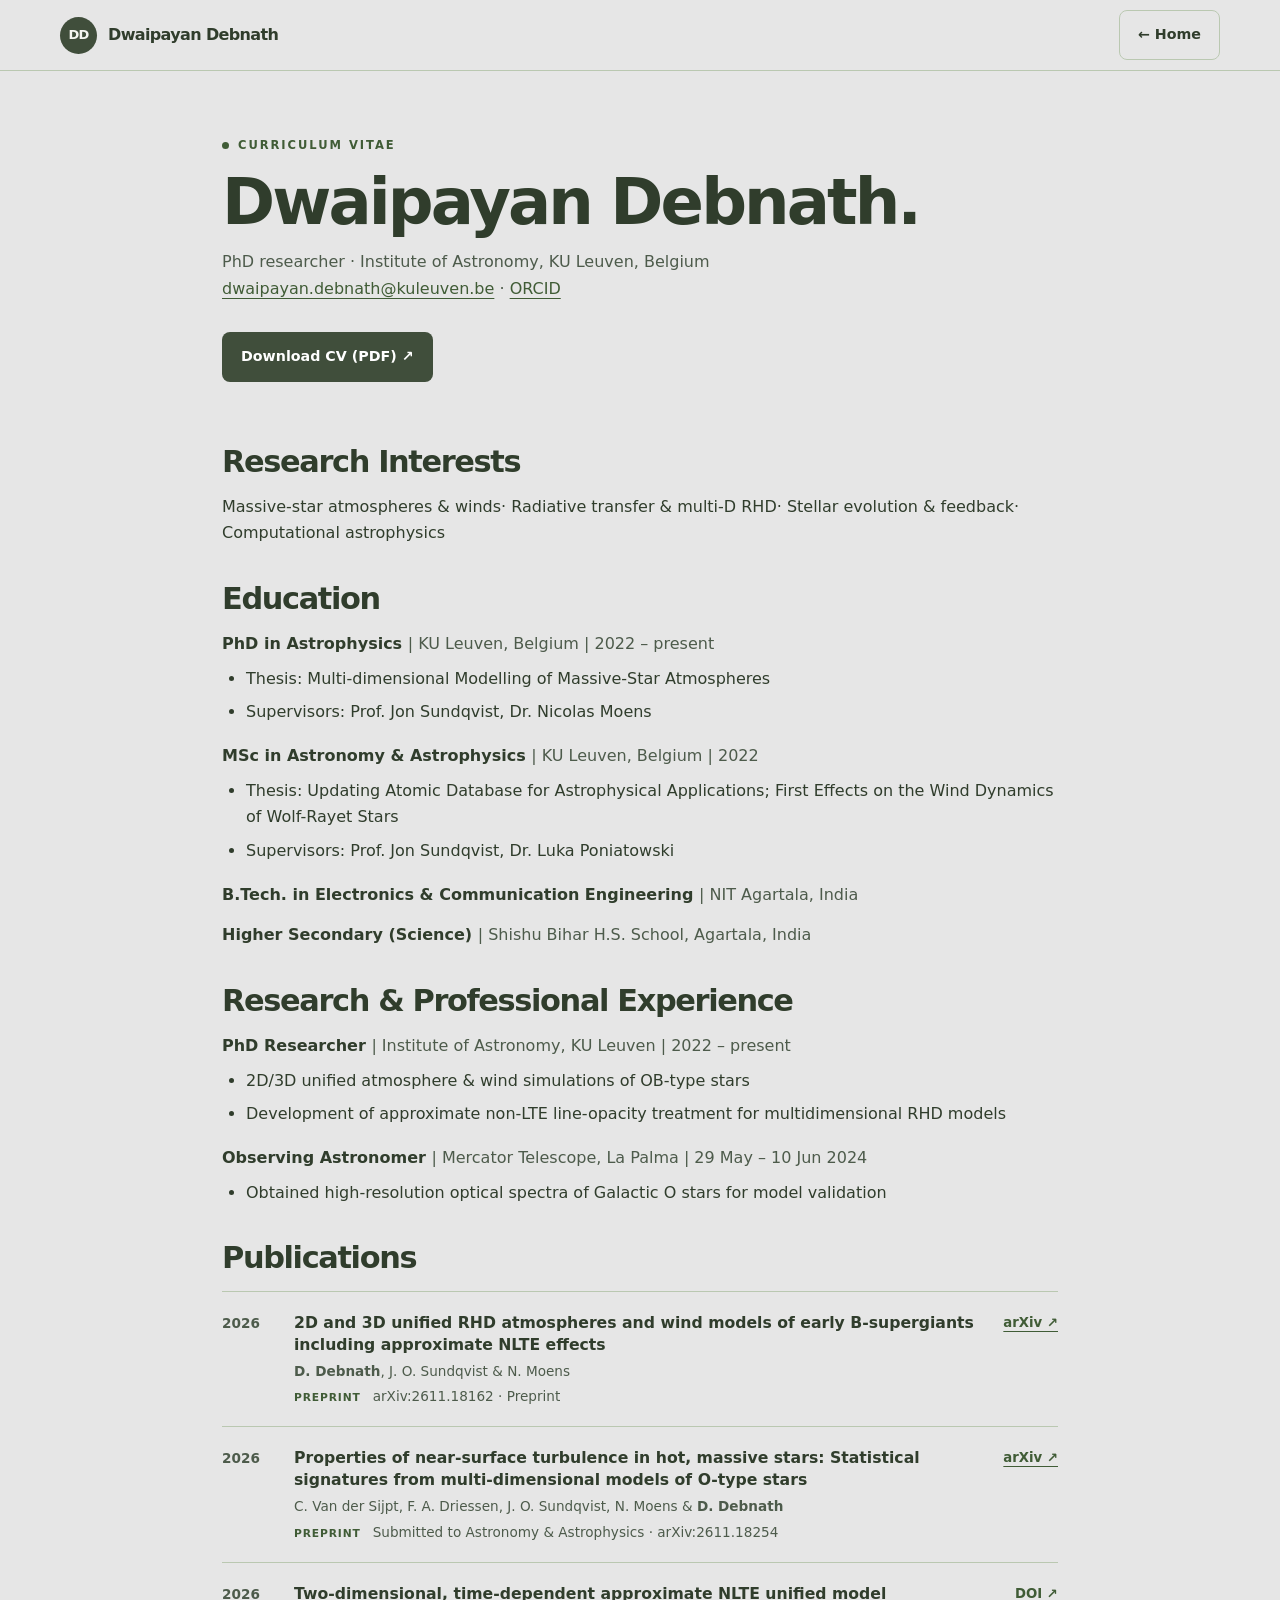
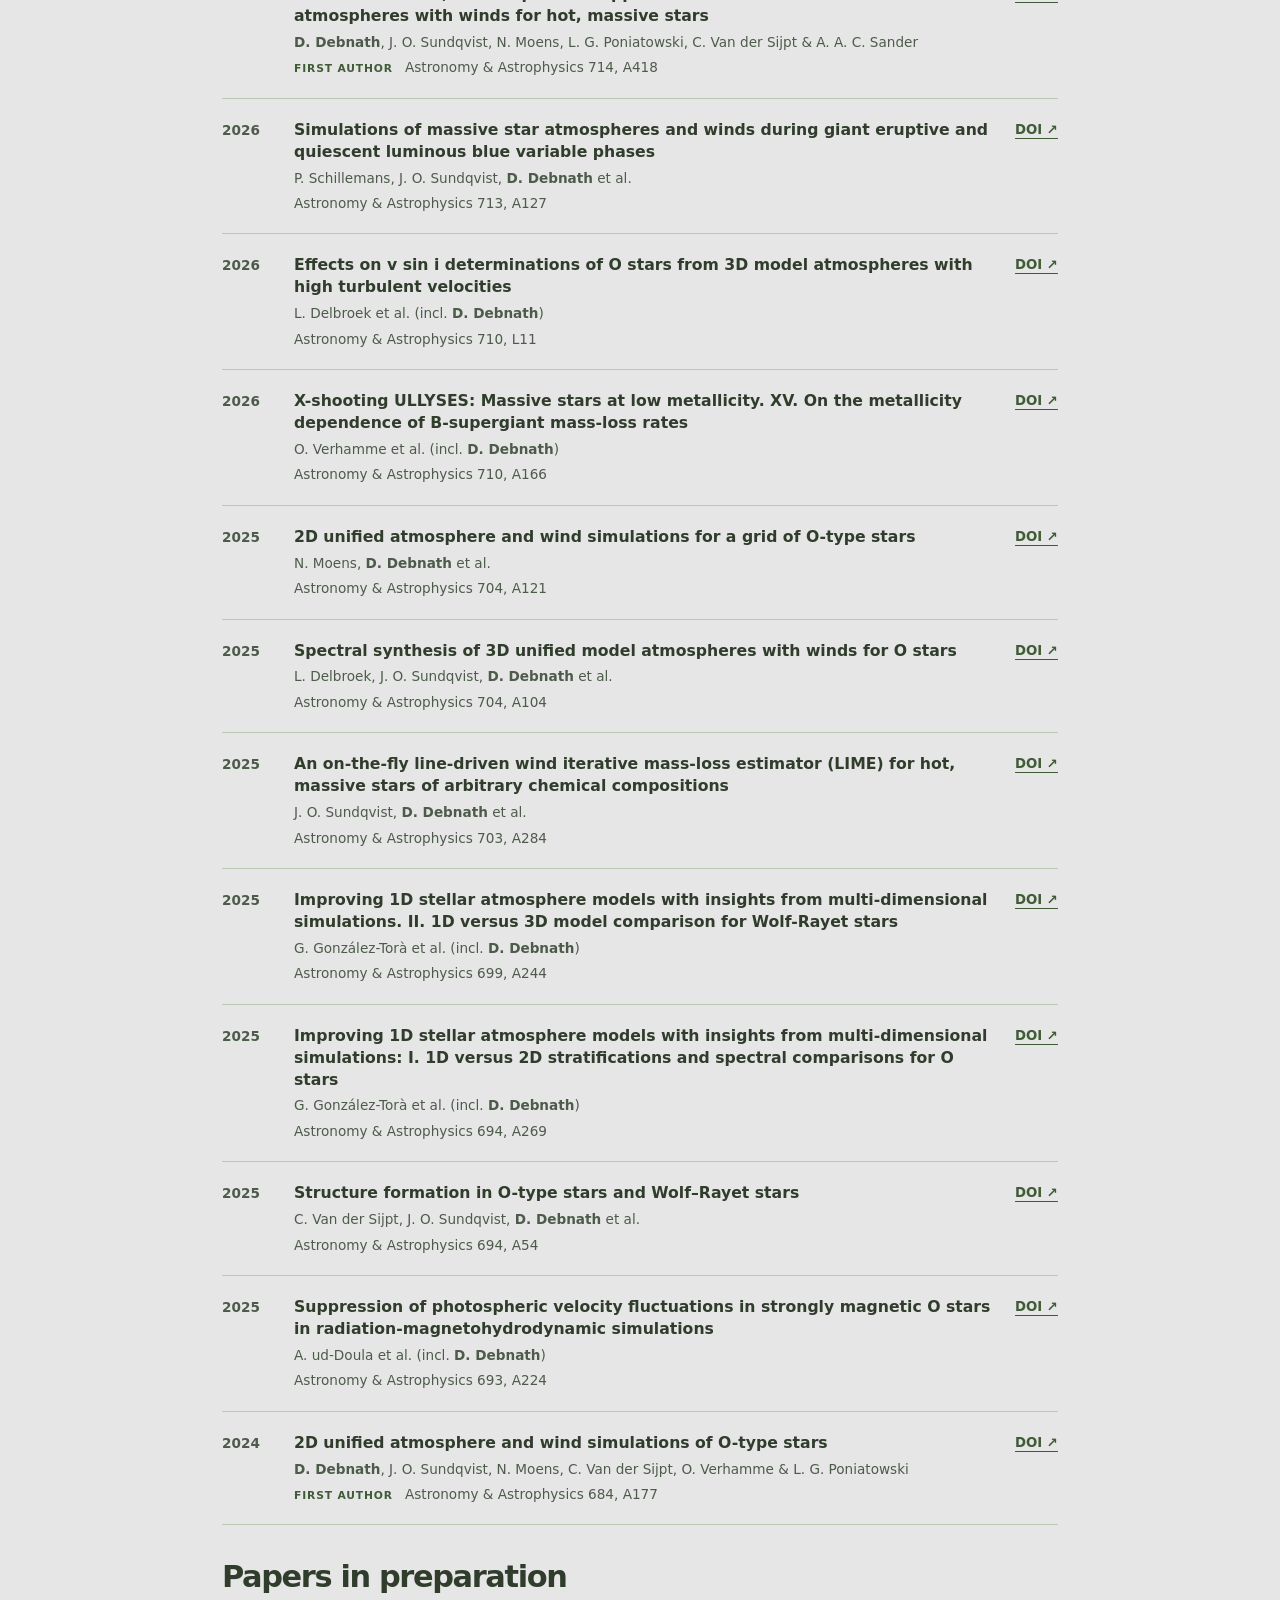
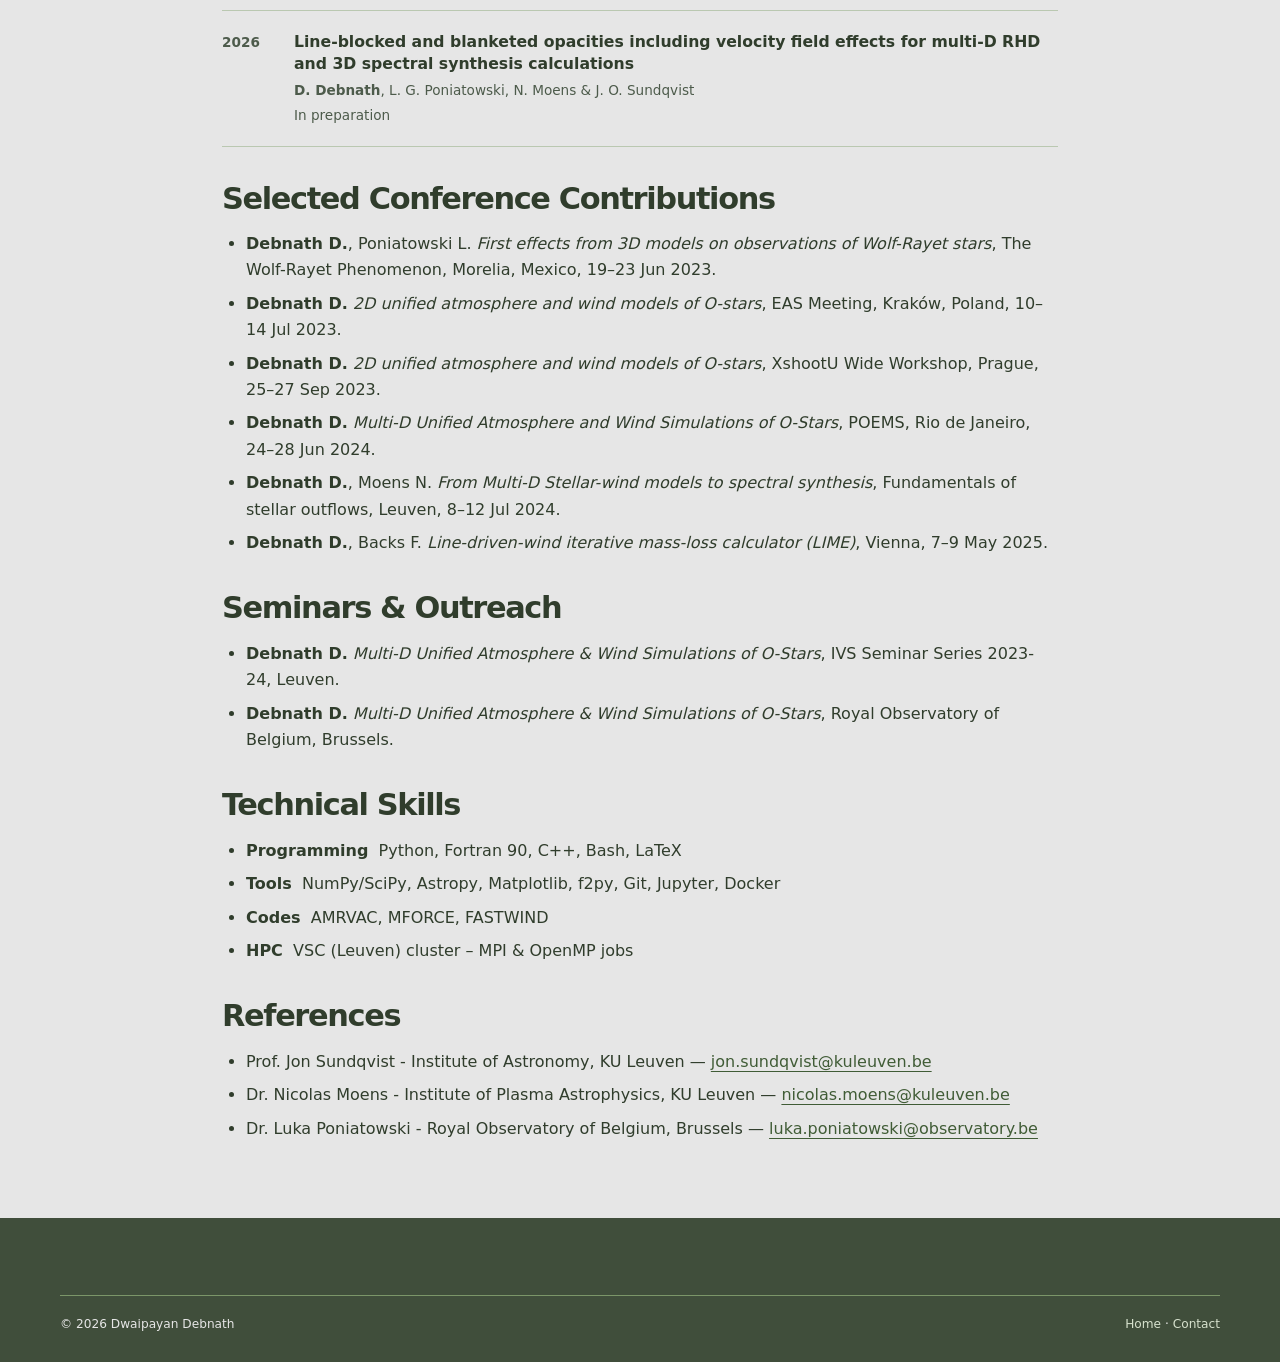
==== commit 8f11ef3e: "Update website, publications, CV and plant collection" ====
--- a/cv.html
+++ b/cv.html
@@ -4,10 +4,10 @@
 Computational astrophysics</p><h2>Education</h2><div class="item-title">PhD in Astrophysics <span class="meta">| KU Leuven, Belgium | 2022 – present</span></div><ul>
 <li>Thesis: Multi-dimensional Modelling of Massive-Star Atmospheres</li>
 <li>Supervisors: Prof. Jon Sundqvist, Dr. Nicolas Moens</li>
-</ul><div class="item-title">MSc in Astronomy &amp; Astrophysics <span class="meta">| KU Leuven, Belgium | 2019 – 2022</span></div><ul>
+</ul><div class="item-title">MSc in Astronomy &amp; Astrophysics <span class="meta">| KU Leuven, Belgium | 2022</span></div><ul>
 <li>Thesis: Updating Atomic Database for Astrophysical Applications; First Effects on the Wind Dynamics of Wolf-Rayet Stars</li>
 <li>Supervisors: Prof. Jon Sundqvist, Dr. Luka Poniatowski</li>
-</ul><div class="item-title">B.Tech. in Electronics &amp; Communication Engineering <span class="meta">| NIT Agartala, India | 2014 – 2018</span></div><div class="item-title">Higher Secondary (Science) <span class="meta">| Shishu Bihar H.S. School, Agartala, India | 2014</span></div><h2>Research &amp; Professional Experience</h2><div class="item-title">PhD Researcher <span class="meta">| Institute of Astronomy, KU Leuven | 2022 – present</span></div><ul>
+</ul><div class="item-title">B.Tech. in Electronics &amp; Communication Engineering <span class="meta">| NIT Agartala, India </span></div><div class="item-title">Higher Secondary (Science) <span class="meta">| Shishu Bihar H.S. School, Agartala, India </span></div><h2>Research &amp; Professional Experience</h2><div class="item-title">PhD Researcher <span class="meta">| Institute of Astronomy, KU Leuven | 2022 – present</span></div><ul>
 <li>2D/3D unified atmosphere &amp; wind simulations of OB-type stars</li>
 <li>Development of approximate non-LTE line-opacity treatment for multidimensional RHD models</li>
 </ul><div class="item-title">Observing Astronomer <span class="meta">| Mercator Telescope, La Palma | 29 May – 10 Jun 2024</span></div><ul>
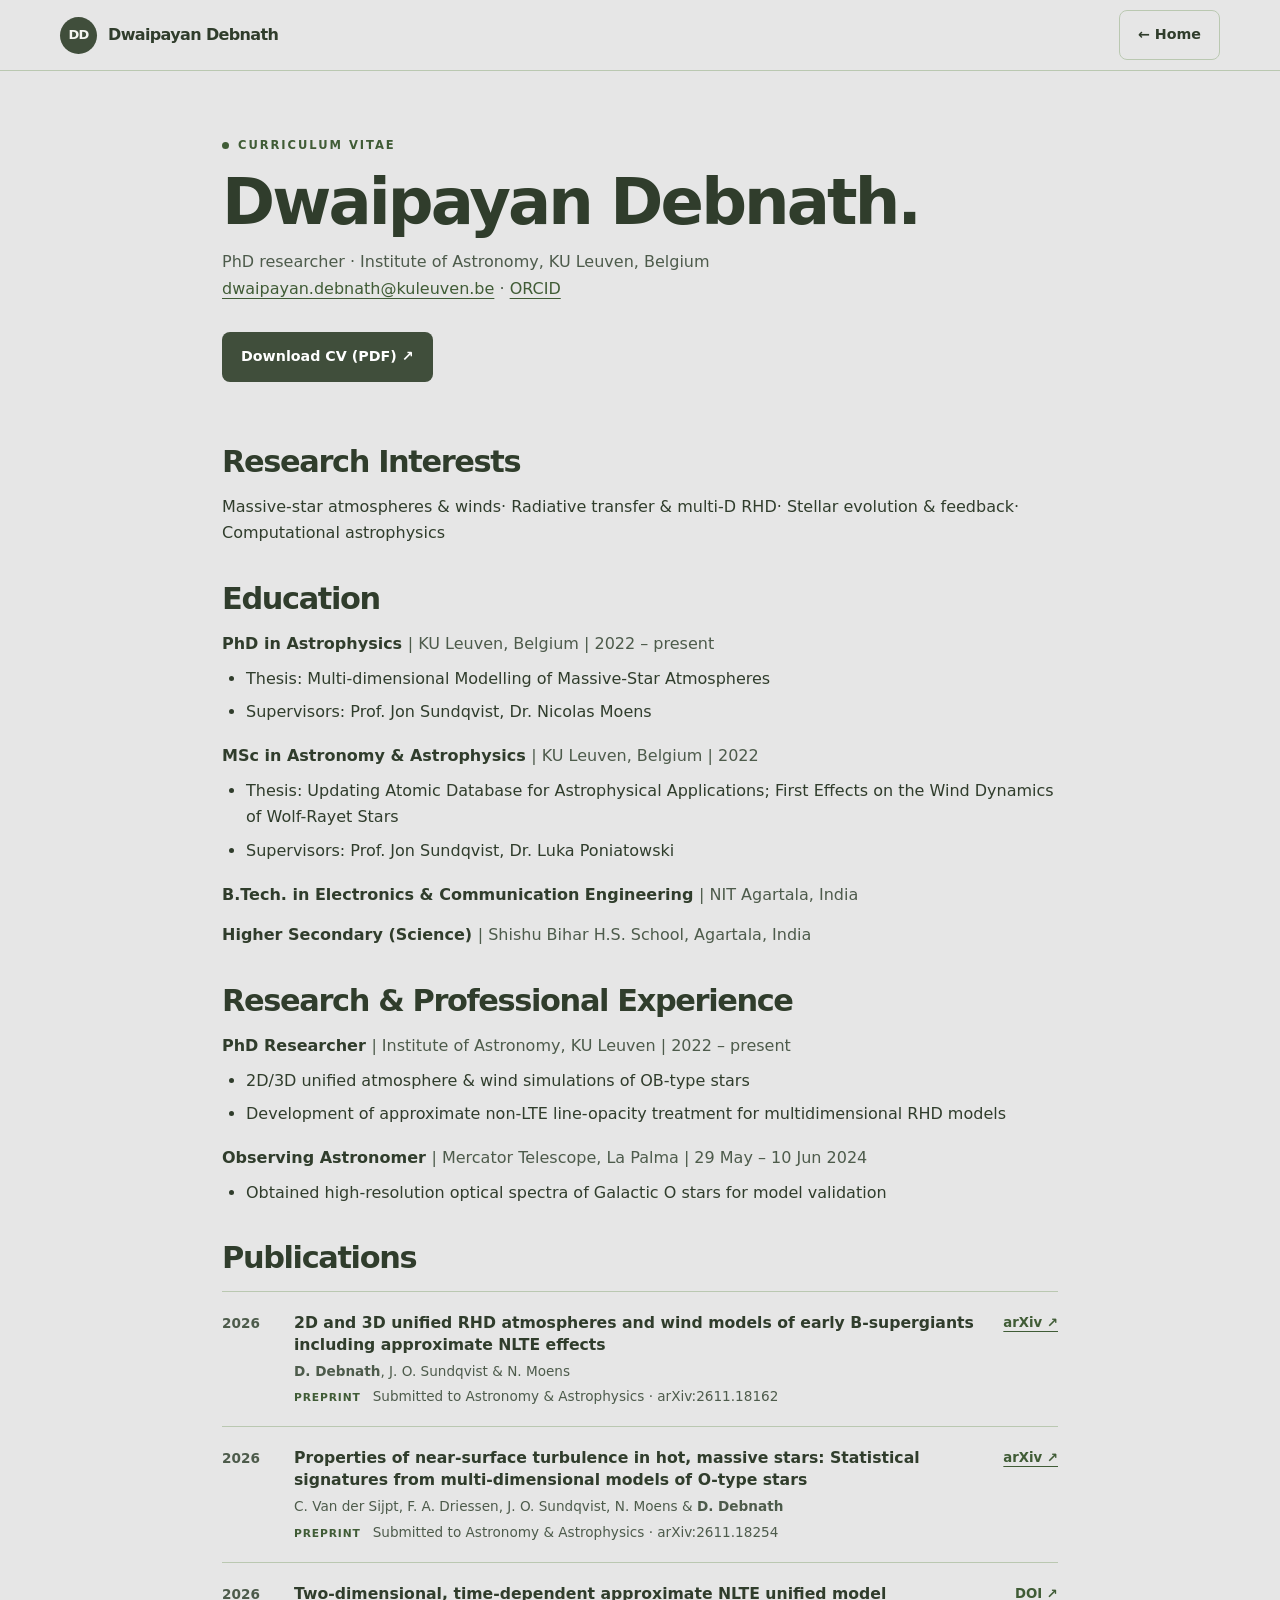
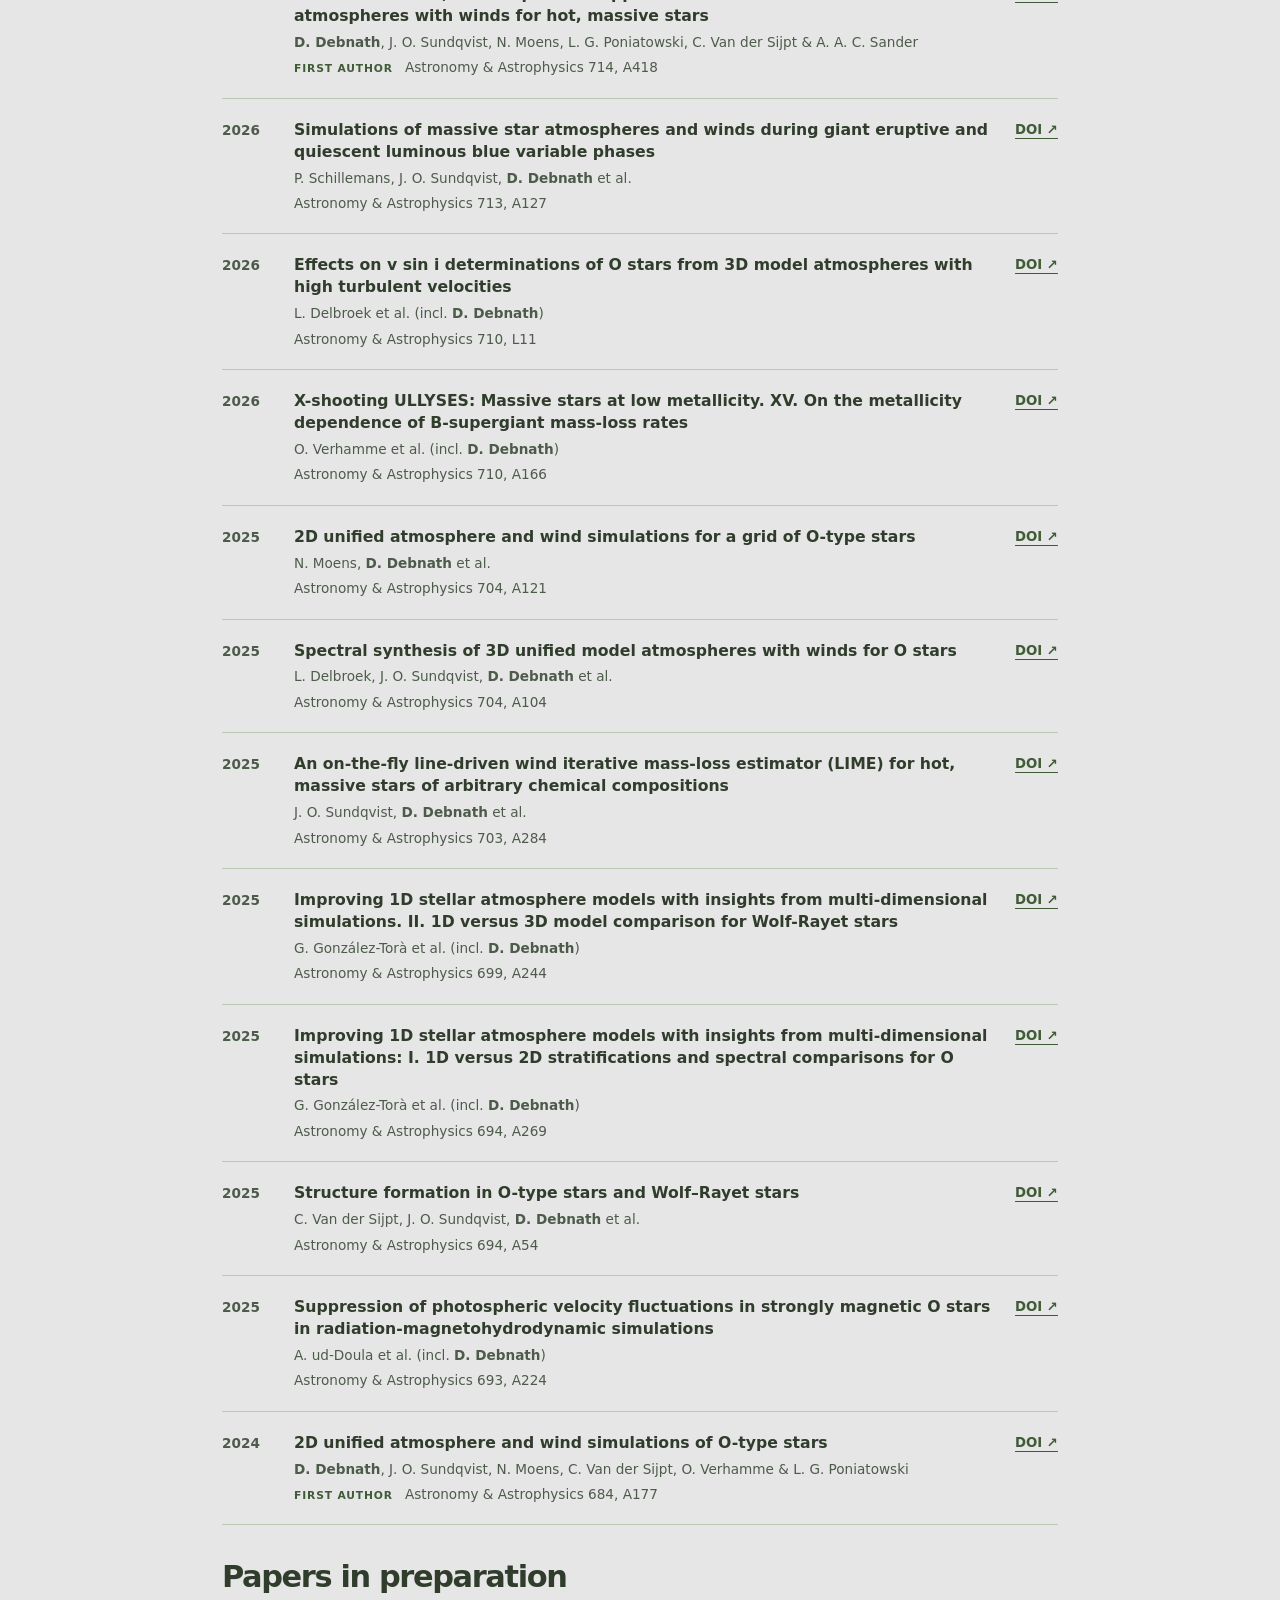
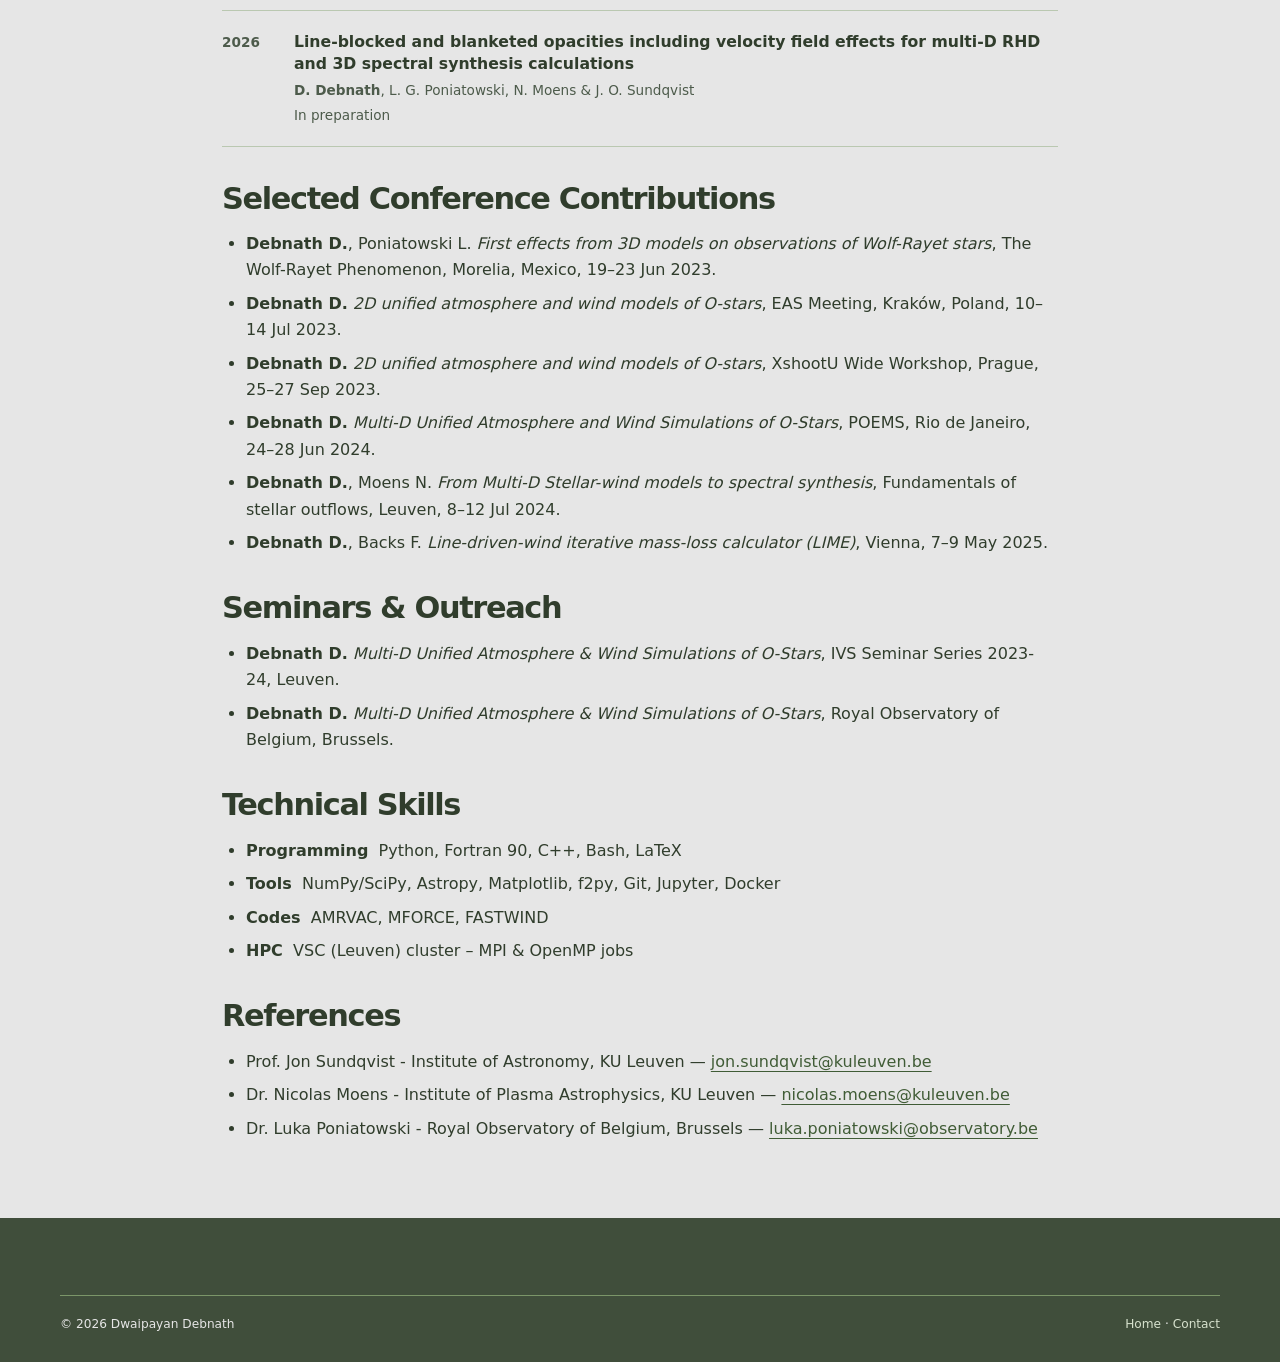
==== commit f8336127: "Update website, publications, CV and plant collection" ====
--- a/cv.html
+++ b/cv.html
@@ -12,7 +12,7 @@
 <li>Development of approximate non-LTE line-opacity treatment for multidimensional RHD models</li>
 </ul><div class="item-title">Observing Astronomer <span class="meta">| Mercator Telescope, La Palma | 29 May – 10 Jun 2024</span></div><ul>
 <li>Obtained high-resolution optical spectra of Galactic O stars for model validation</li>
-</ul><h2>Publications</h2><div class="pub-list"><article class="pub-row" data-kind="first preprint"><div class="pub-year">2026</div><div><a class="pub-title" href="https://arxiv.org/abs/2611.18162">2D and 3D unified RHD atmospheres and wind models of early B-supergiants including approximate NLTE effects</a><div class="pub-authors"><strong>D. Debnath</strong>, J. O. Sundqvist &amp; N. Moens</div><div class="pub-journal"><span class=pub-badge>Preprint</span>arXiv:2611.18162 · Preprint</div></div><a class="pub-link" href="https://arxiv.org/abs/2611.18162">arXiv ↗</a></article>
+</ul><h2>Publications</h2><div class="pub-list"><article class="pub-row" data-kind="first preprint"><div class="pub-year">2026</div><div><a class="pub-title" href="https://arxiv.org/abs/2611.18162">2D and 3D unified RHD atmospheres and wind models of early B-supergiants including approximate NLTE effects</a><div class="pub-authors"><strong>D. Debnath</strong>, J. O. Sundqvist &amp; N. Moens</div><div class="pub-journal"><span class=pub-badge>Preprint</span>Submitted to Astronomy &amp; Astrophysics · arXiv:2611.18162</div></div><a class="pub-link" href="https://arxiv.org/abs/2611.18162">arXiv ↗</a></article>
 <article class="pub-row" data-kind="collab preprint"><div class="pub-year">2026</div><div><a class="pub-title" href="https://arxiv.org/abs/2611.18254">Properties of near-surface turbulence in hot, massive stars: Statistical signatures from multi-dimensional models of O-type stars</a><div class="pub-authors">C. Van der Sijpt, F. A. Driessen, J. O. Sundqvist, N. Moens &amp; <strong>D. Debnath</strong></div><div class="pub-journal"><span class="pub-badge">Preprint</span>Submitted to Astronomy &amp; Astrophysics · arXiv:2611.18254</div></div><a class="pub-link" href="https://arxiv.org/abs/2611.18254">arXiv ↗</a></article>
 <article class="pub-row" data-kind="first"><div class="pub-year">2026</div><div><a class="pub-title" href="https://doi.org/10.1051/0004-6361/202660303">Two-dimensional, time-dependent approximate NLTE unified model atmospheres with winds for hot, massive stars</a><div class="pub-authors"><strong>D. Debnath</strong>, J. O. Sundqvist, N. Moens, L. G. Poniatowski, C. Van der Sijpt &amp; A. A. C. Sander</div><div class="pub-journal"><span class=pub-badge>First author</span>Astronomy &amp; Astrophysics 714, A418</div></div><a class="pub-link" href="https://doi.org/10.1051/0004-6361/202660303">DOI ↗</a></article>
 <article class="pub-row" data-kind="collab"><div class="pub-year">2026</div><div><a class="pub-title" href="https://doi.org/10.1051/0004-6361/202660010">Simulations of massive star atmospheres and winds during giant eruptive and quiescent luminous blue variable phases</a><div class="pub-authors">P. Schillemans, J. O. Sundqvist, <strong>D. Debnath</strong> et al.</div><div class="pub-journal">Astronomy &amp; Astrophysics 713, A127</div></div><a class="pub-link" href="https://doi.org/10.1051/0004-6361/202660010">DOI ↗</a></article>
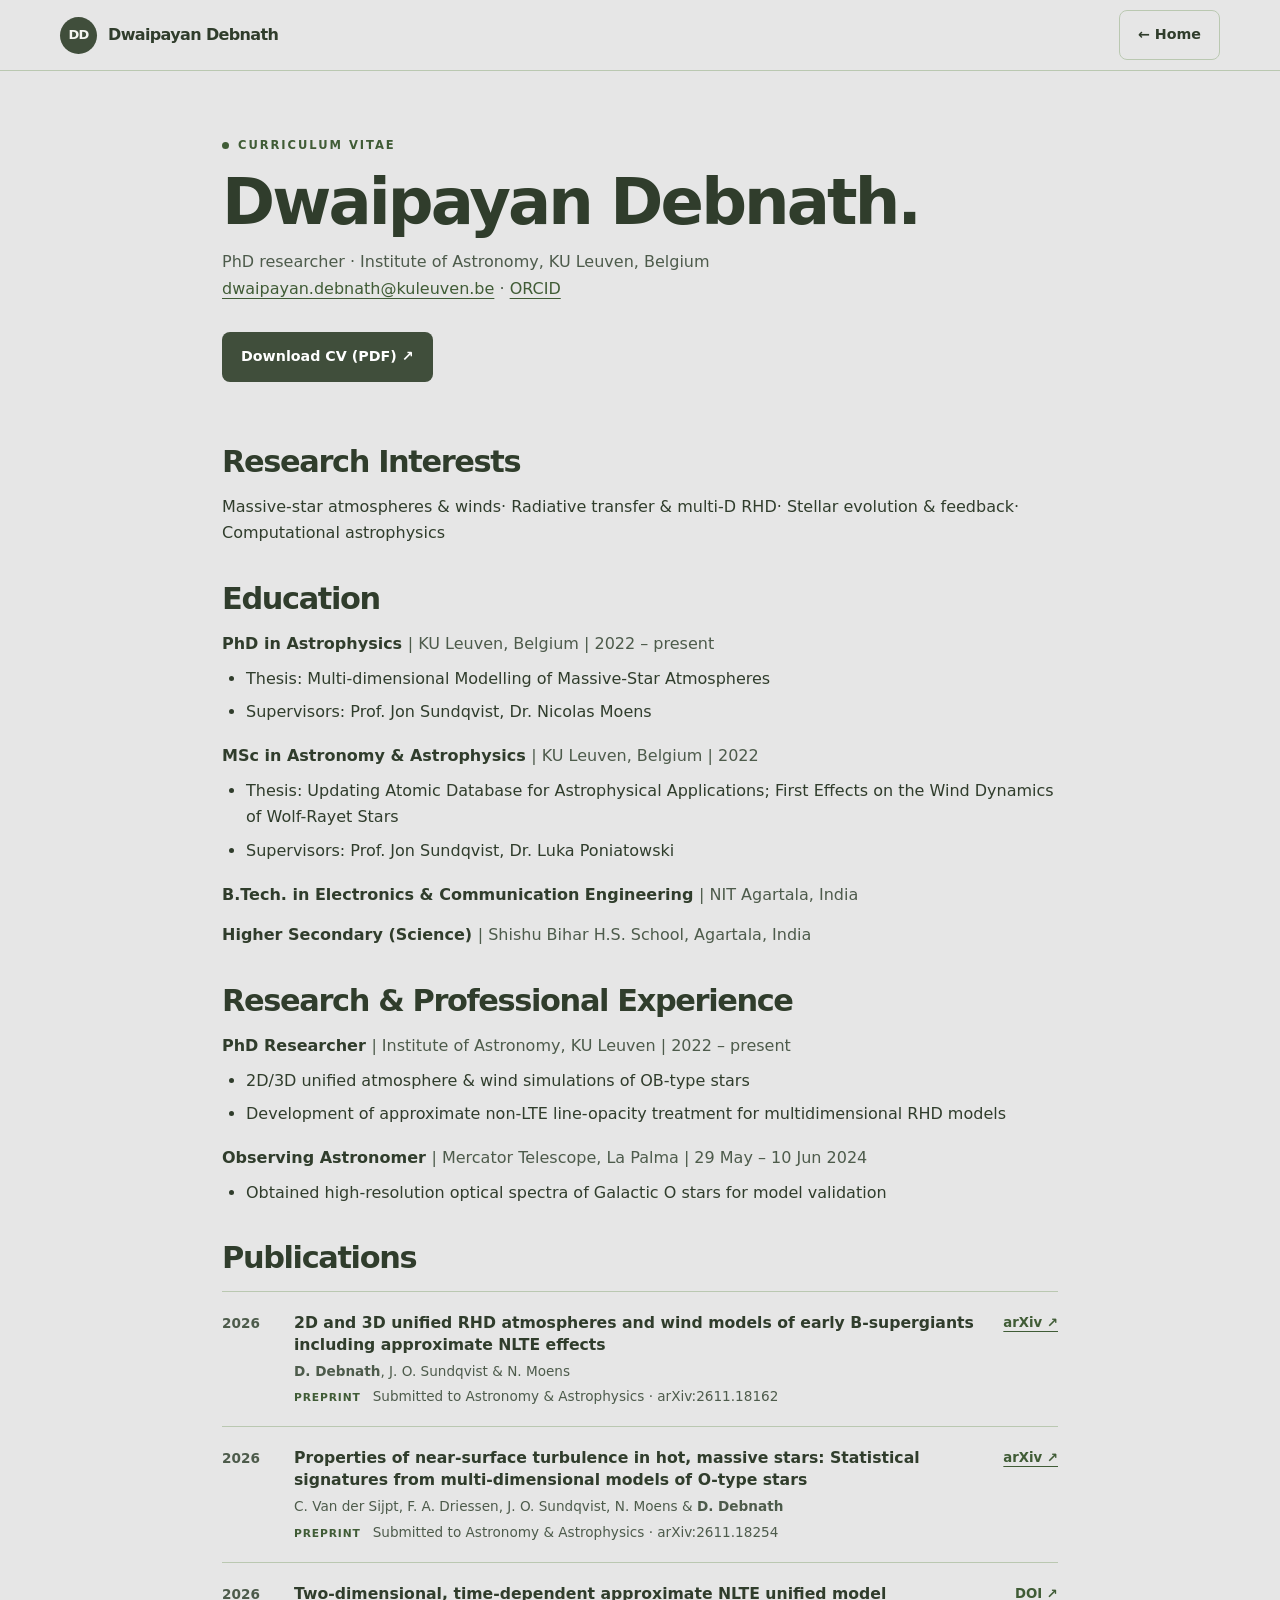
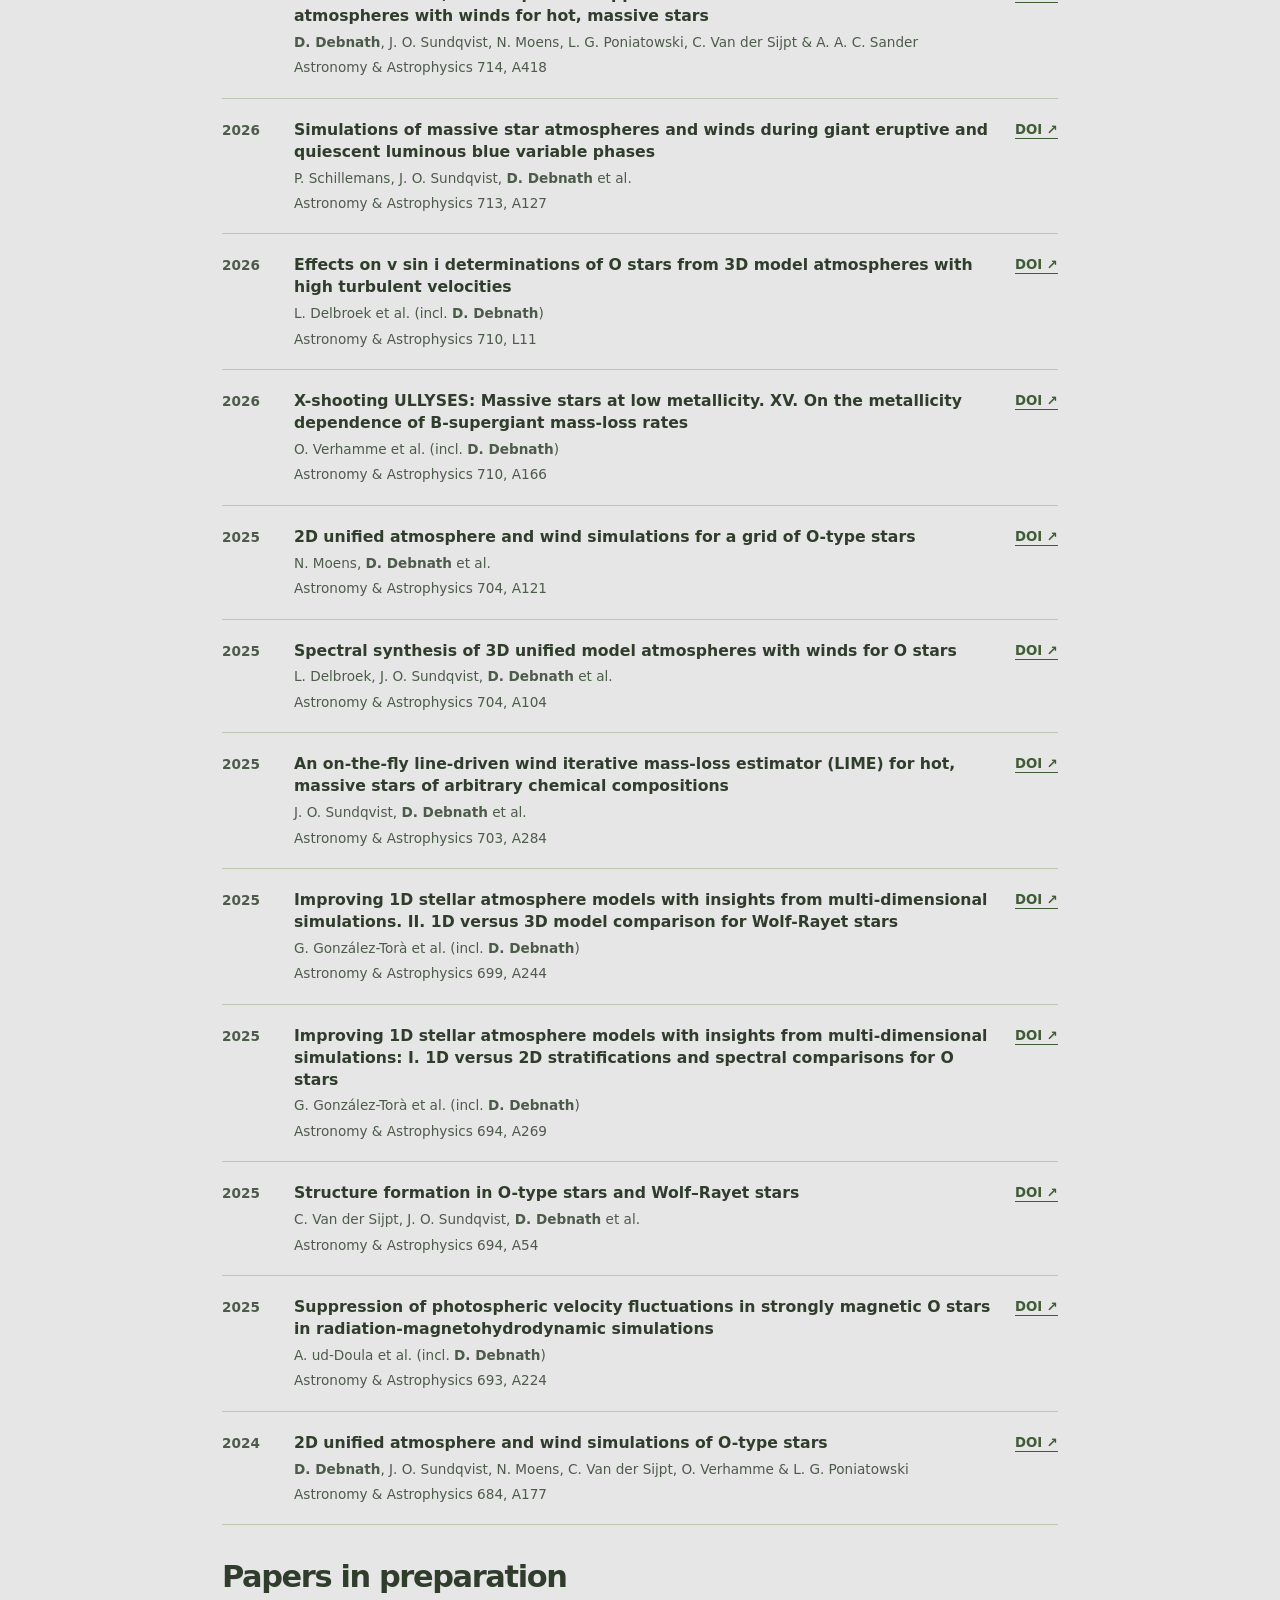
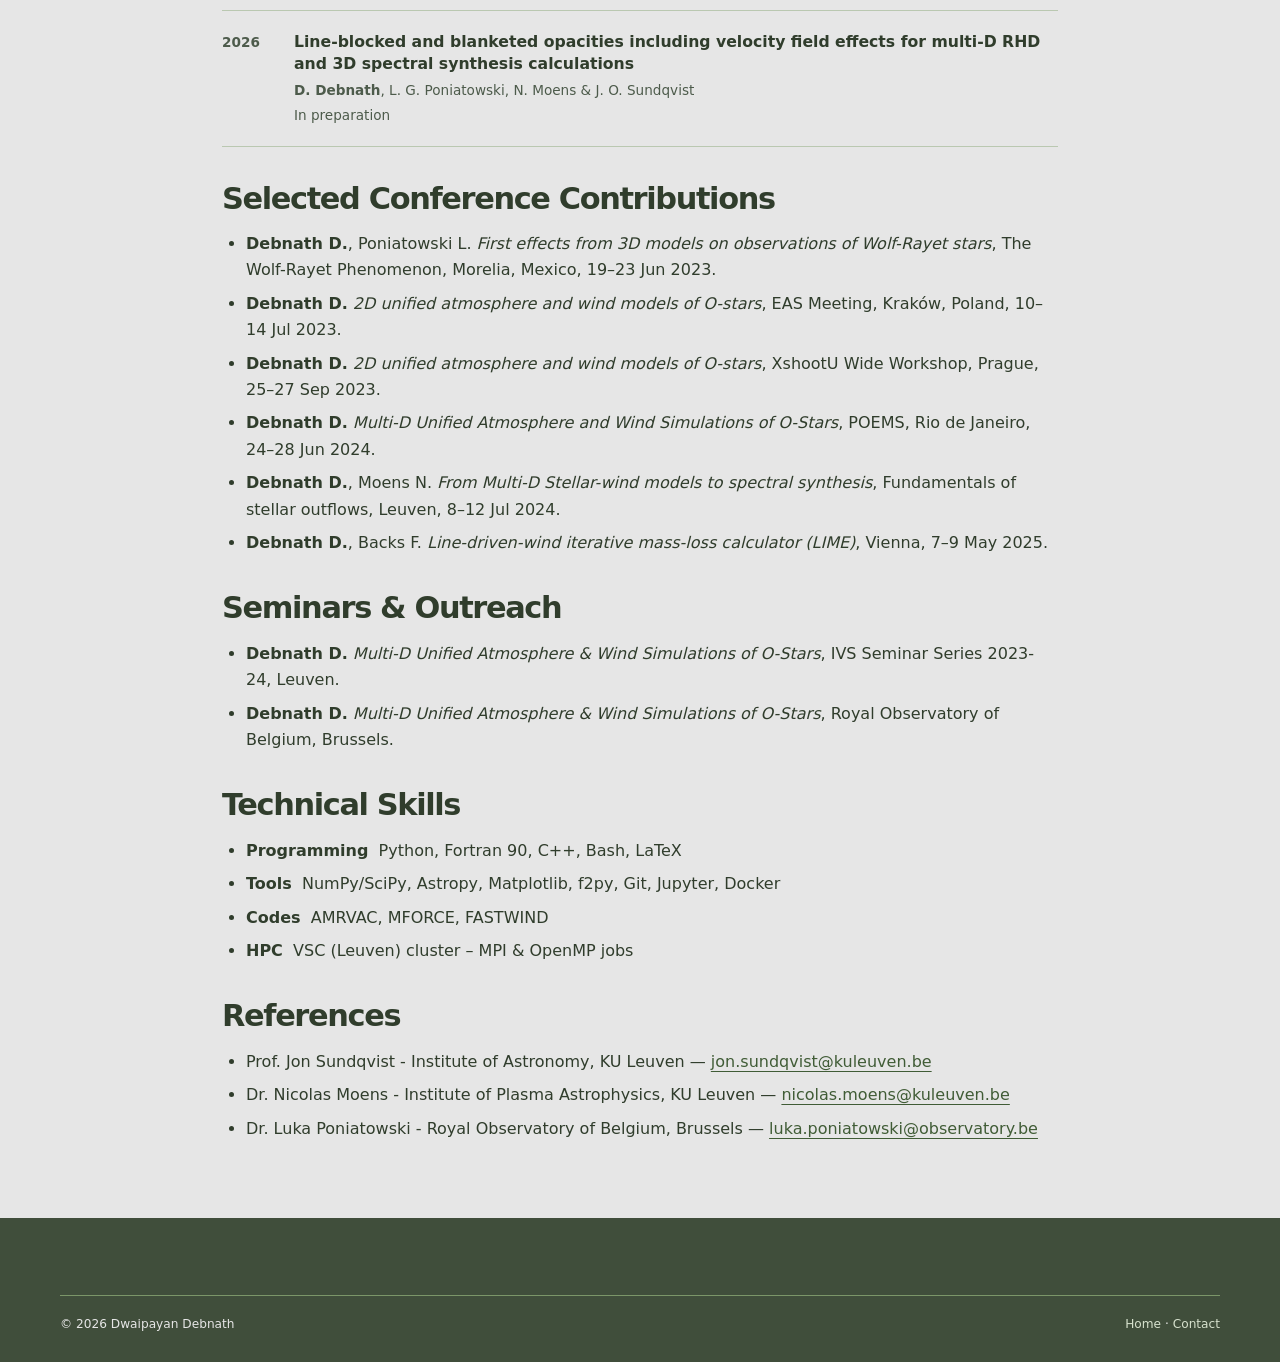
==== commit bcdff4ac: "Update website, publications, CV and plant collection" ====
--- a/cv.html
+++ b/cv.html
@@ -14,7 +14,7 @@
 <li>Obtained high-resolution optical spectra of Galactic O stars for model validation</li>
 </ul><h2>Publications</h2><div class="pub-list"><article class="pub-row" data-kind="first preprint"><div class="pub-year">2026</div><div><a class="pub-title" href="https://arxiv.org/abs/2611.18162">2D and 3D unified RHD atmospheres and wind models of early B-supergiants including approximate NLTE effects</a><div class="pub-authors"><strong>D. Debnath</strong>, J. O. Sundqvist &amp; N. Moens</div><div class="pub-journal"><span class=pub-badge>Preprint</span>Submitted to Astronomy &amp; Astrophysics · arXiv:2611.18162</div></div><a class="pub-link" href="https://arxiv.org/abs/2611.18162">arXiv ↗</a></article>
 <article class="pub-row" data-kind="collab preprint"><div class="pub-year">2026</div><div><a class="pub-title" href="https://arxiv.org/abs/2611.18254">Properties of near-surface turbulence in hot, massive stars: Statistical signatures from multi-dimensional models of O-type stars</a><div class="pub-authors">C. Van der Sijpt, F. A. Driessen, J. O. Sundqvist, N. Moens &amp; <strong>D. Debnath</strong></div><div class="pub-journal"><span class="pub-badge">Preprint</span>Submitted to Astronomy &amp; Astrophysics · arXiv:2611.18254</div></div><a class="pub-link" href="https://arxiv.org/abs/2611.18254">arXiv ↗</a></article>
-<article class="pub-row" data-kind="first"><div class="pub-year">2026</div><div><a class="pub-title" href="https://doi.org/10.1051/0004-6361/202660303">Two-dimensional, time-dependent approximate NLTE unified model atmospheres with winds for hot, massive stars</a><div class="pub-authors"><strong>D. Debnath</strong>, J. O. Sundqvist, N. Moens, L. G. Poniatowski, C. Van der Sijpt &amp; A. A. C. Sander</div><div class="pub-journal"><span class=pub-badge>First author</span>Astronomy &amp; Astrophysics 714, A418</div></div><a class="pub-link" href="https://doi.org/10.1051/0004-6361/202660303">DOI ↗</a></article>
+<article class="pub-row" data-kind="first"><div class="pub-year">2026</div><div><a class="pub-title" href="https://doi.org/10.1051/0004-6361/202660303">Two-dimensional, time-dependent approximate NLTE unified model atmospheres with winds for hot, massive stars</a><div class="pub-authors"><strong>D. Debnath</strong>, J. O. Sundqvist, N. Moens, L. G. Poniatowski, C. Van der Sijpt &amp; A. A. C. Sander</div><div class="pub-journal">Astronomy &amp; Astrophysics 714, A418</div></div><a class="pub-link" href="https://doi.org/10.1051/0004-6361/202660303">DOI ↗</a></article>
 <article class="pub-row" data-kind="collab"><div class="pub-year">2026</div><div><a class="pub-title" href="https://doi.org/10.1051/0004-6361/202660010">Simulations of massive star atmospheres and winds during giant eruptive and quiescent luminous blue variable phases</a><div class="pub-authors">P. Schillemans, J. O. Sundqvist, <strong>D. Debnath</strong> et al.</div><div class="pub-journal">Astronomy &amp; Astrophysics 713, A127</div></div><a class="pub-link" href="https://doi.org/10.1051/0004-6361/202660010">DOI ↗</a></article>
 <article class="pub-row" data-kind="collab"><div class="pub-year">2026</div><div><a class="pub-title" href="https://doi.org/10.1051/0004-6361/202660102">Effects on v sin i determinations of O stars from 3D model atmospheres with high turbulent velocities</a><div class="pub-authors">L. Delbroek et al. (incl. <strong>D. Debnath</strong>)</div><div class="pub-journal">Astronomy &amp; Astrophysics 710, L11</div></div><a class="pub-link" href="https://doi.org/10.1051/0004-6361/202660102">DOI ↗</a></article>
 <article class="pub-row" data-kind="collab"><div class="pub-year">2026</div><div><a class="pub-title" href="https://doi.org/10.1051/0004-6361/202558274">X-shooting ULLYSES: Massive stars at low metallicity. XV. On the metallicity dependence of B-supergiant mass-loss rates</a><div class="pub-authors">O. Verhamme et al. (incl. <strong>D. Debnath</strong>)</div><div class="pub-journal">Astronomy &amp; Astrophysics 710, A166</div></div><a class="pub-link" href="https://doi.org/10.1051/0004-6361/202558274">DOI ↗</a></article>
@@ -25,7 +25,7 @@
 <article class="pub-row" data-kind="collab"><div class="pub-year">2025</div><div><a class="pub-title" href="https://doi.org/10.1051/0004-6361/202452241">Improving 1D stellar atmosphere models with insights from multi-dimensional simulations: I. 1D versus 2D stratifications and spectral comparisons for O stars</a><div class="pub-authors">G. González-Torà et al. (incl. <strong>D. Debnath</strong>)</div><div class="pub-journal">Astronomy &amp; Astrophysics 694, A269</div></div><a class="pub-link" href="https://doi.org/10.1051/0004-6361/202452241">DOI ↗</a></article>
 <article class="pub-row" data-kind="collab"><div class="pub-year">2025</div><div><a class="pub-title" href="https://doi.org/10.1051/0004-6361/202452385">Structure formation in O-type stars and Wolf–Rayet stars</a><div class="pub-authors">C. Van der Sijpt, J. O. Sundqvist, <strong>D. Debnath</strong> et al.</div><div class="pub-journal">Astronomy &amp; Astrophysics 694, A54</div></div><a class="pub-link" href="https://doi.org/10.1051/0004-6361/202452385">DOI ↗</a></article>
 <article class="pub-row" data-kind="collab"><div class="pub-year">2025</div><div><a class="pub-title" href="https://doi.org/10.1051/0004-6361/202452375">Suppression of photospheric velocity fluctuations in strongly magnetic O stars in radiation-magnetohydrodynamic simulations</a><div class="pub-authors">A. ud-Doula et al. (incl. <strong>D. Debnath</strong>)</div><div class="pub-journal">Astronomy &amp; Astrophysics 693, A224</div></div><a class="pub-link" href="https://doi.org/10.1051/0004-6361/202452375">DOI ↗</a></article>
-<article class="pub-row" data-kind="first"><div class="pub-year">2024</div><div><a class="pub-title" href="https://doi.org/10.1051/0004-6361/202348206">2D unified atmosphere and wind simulations of O-type stars</a><div class="pub-authors"><strong>D. Debnath</strong>, J. O. Sundqvist, N. Moens, C. Van der Sijpt, O. Verhamme &amp; L. G. Poniatowski</div><div class="pub-journal"><span class=pub-badge>First author</span>Astronomy &amp; Astrophysics 684, A177</div></div><a class="pub-link" href="https://doi.org/10.1051/0004-6361/202348206">DOI ↗</a></article></div><h2>Papers in preparation</h2><div class="pub-list"><article class="pub-row"><div class="pub-year">2026</div><div><span class="pub-title">Line-blocked and blanketed opacities including velocity field effects for multi-D RHD and 3D spectral synthesis calculations</span><div class="pub-authors"><strong>D. Debnath</strong>, L. G. Poniatowski, N. Moens &amp; J. O. Sundqvist</div><div class="pub-journal">In preparation</div></div></article></div><h2>Selected Conference Contributions</h2><ul>
+<article class="pub-row" data-kind="first"><div class="pub-year">2024</div><div><a class="pub-title" href="https://doi.org/10.1051/0004-6361/202348206">2D unified atmosphere and wind simulations of O-type stars</a><div class="pub-authors"><strong>D. Debnath</strong>, J. O. Sundqvist, N. Moens, C. Van der Sijpt, O. Verhamme &amp; L. G. Poniatowski</div><div class="pub-journal">Astronomy &amp; Astrophysics 684, A177</div></div><a class="pub-link" href="https://doi.org/10.1051/0004-6361/202348206">DOI ↗</a></article></div><h2>Papers in preparation</h2><div class="pub-list"><article class="pub-row"><div class="pub-year">2026</div><div><span class="pub-title">Line-blocked and blanketed opacities including velocity field effects for multi-D RHD and 3D spectral synthesis calculations</span><div class="pub-authors"><strong>D. Debnath</strong>, L. G. Poniatowski, N. Moens &amp; J. O. Sundqvist</div><div class="pub-journal">In preparation</div></div></article></div><h2>Selected Conference Contributions</h2><ul>
 <li><strong>Debnath D.</strong>, Poniatowski L. <em>First effects from 3D models on observations of Wolf-Rayet stars</em>, The Wolf-Rayet Phenomenon, Morelia, Mexico, 19–23 Jun 2023.</li>
 <li><strong>Debnath D.</strong> <em>2D unified atmosphere and wind models of O-stars</em>, EAS Meeting, Kraków, Poland, 10–14 Jul 2023.</li>
 <li><strong>Debnath D.</strong> <em>2D unified atmosphere and wind models of O-stars</em>, XshootU Wide Workshop, Prague, 25–27 Sep 2023.</li>
